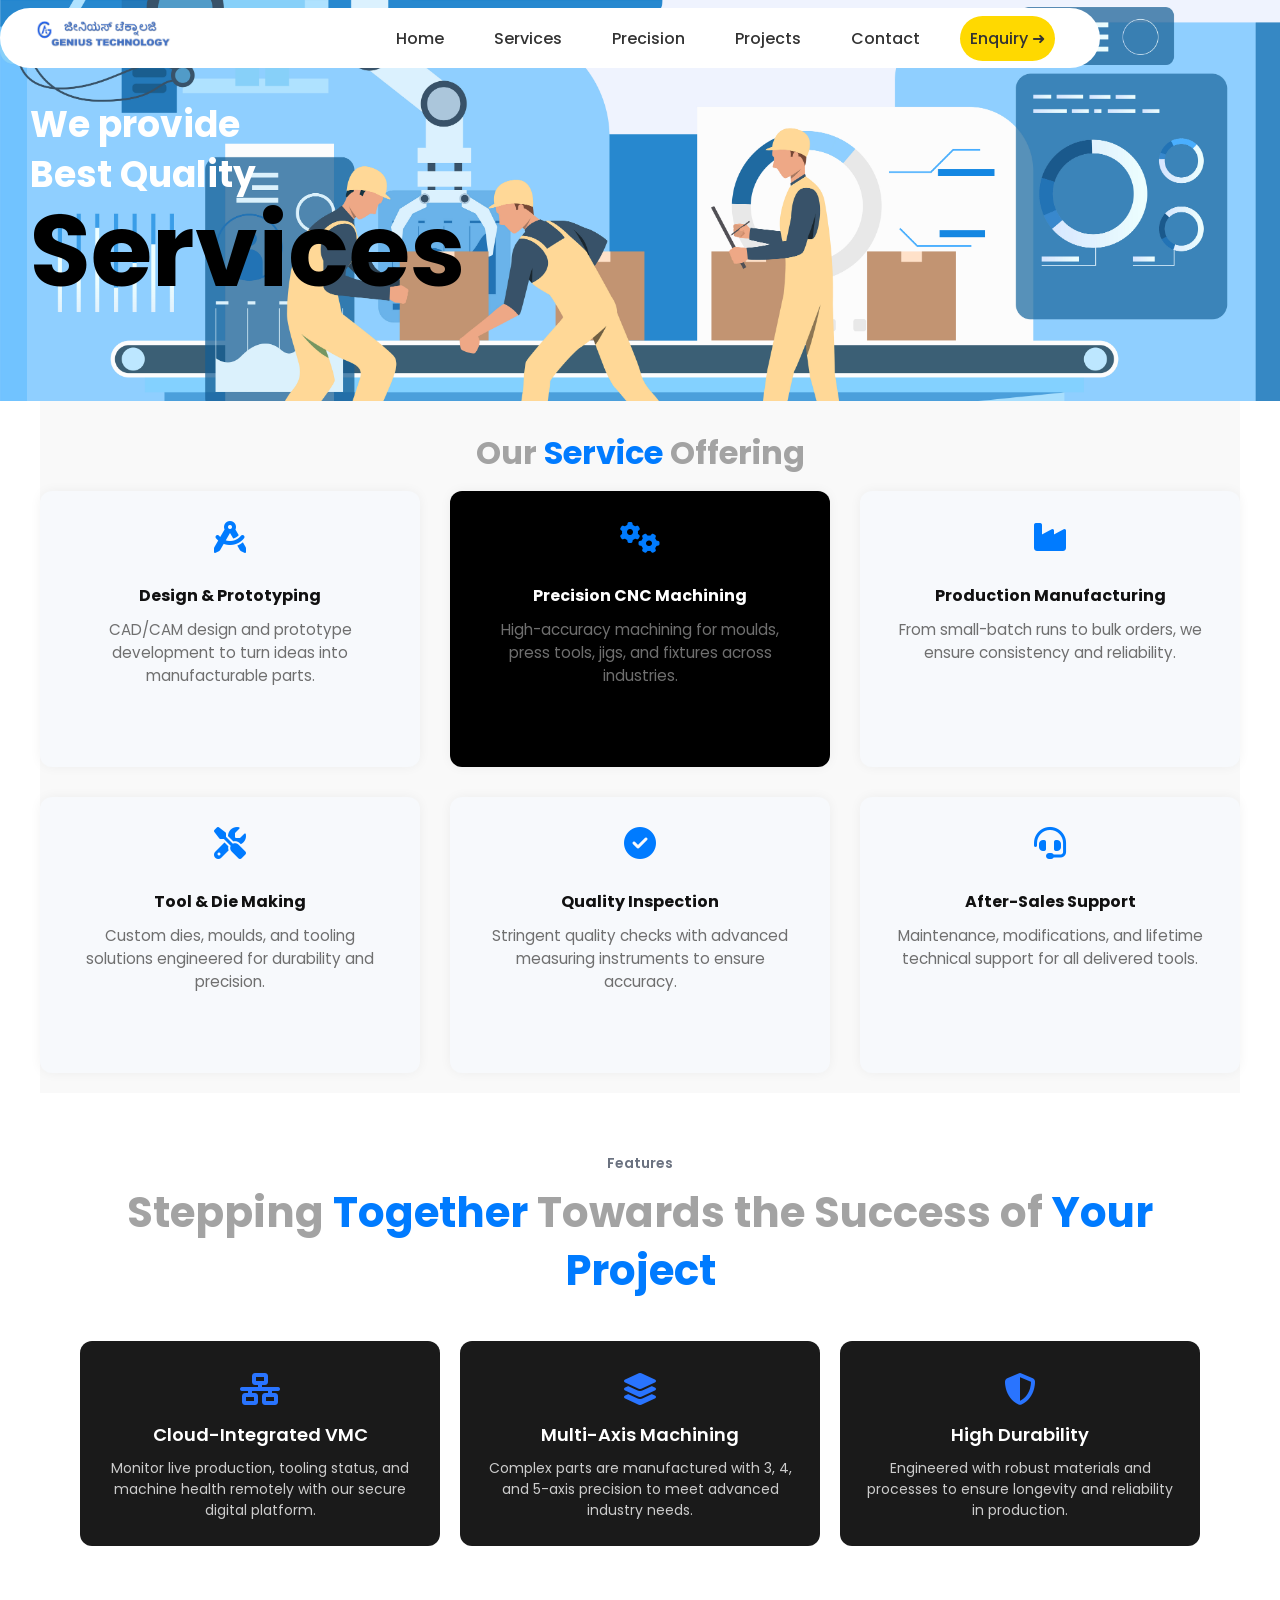
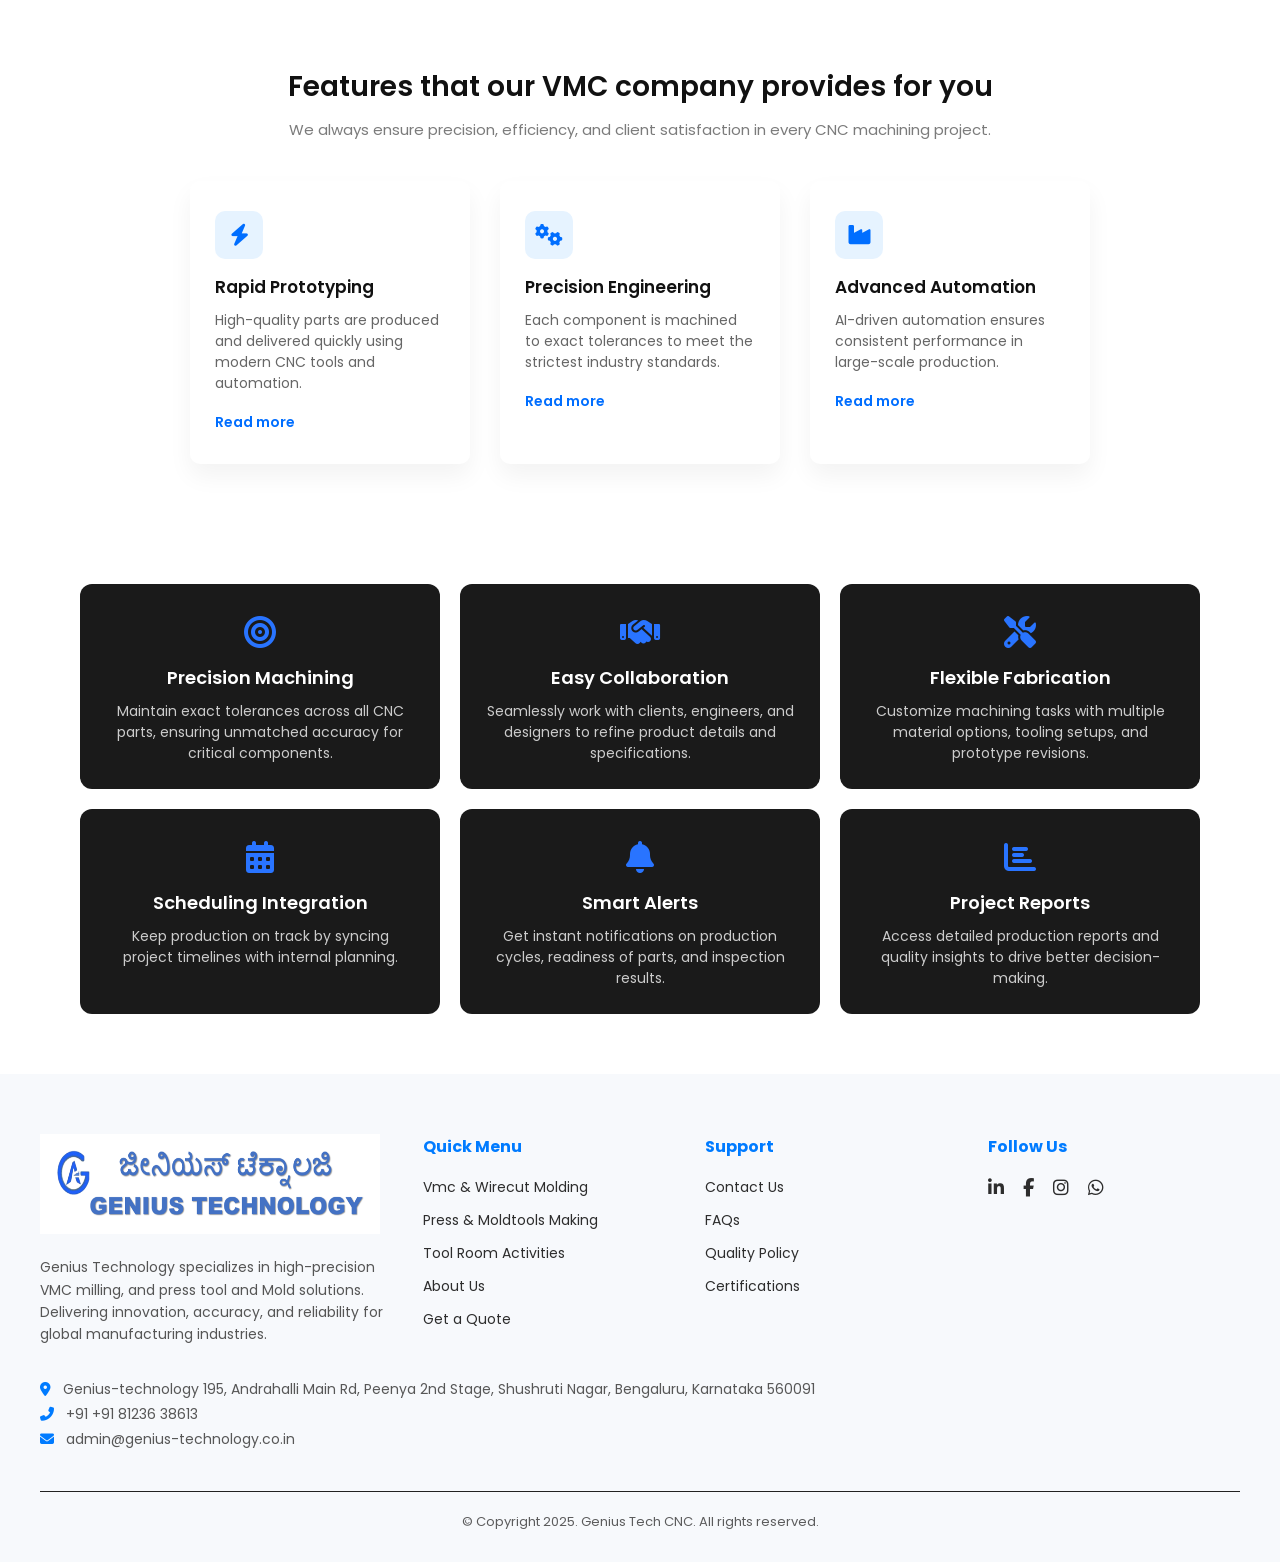
==== services.html @ 4abeefd6 "Initial commit" ====
<!DOCTYPE html>
<html lang="en">
  <head>
    <meta charset="UTF-8" />
    <meta name="viewport" content="width=device-width, initial-scale=1.0" />
    <title>Service</title>
    <link rel="icon" href="img/logo/Screenshot 2025-09-24 103228.png" />
    <link rel="stylesheet" href="style.css" />
    <link
      href="https://fonts.googleapis.com/css2?family=Inter:wght@400;600;700&display=swap"
      rel="stylesheet"
    />
    <link
      href="https://fonts.googleapis.com/css2?family=Barlow:wght@400;500;600&display=swap"
      rel="stylesheet"
    />
    <link
      href="https://fonts.googleapis.com/css2?family=Poppins:wght@300;400;500;600;700&display=swap"
      rel="stylesheet"
    />

    <link
      rel="stylesheet"
      href="https://cdnjs.cloudflare.com/ajax/libs/font-awesome/6.5.0/css/all.min.css"
    />

    <style>
      .service-hero-content h2 span.letter,
      .service-hero-content h1 span.letter {
        opacity: 0;
        transform: translateY(-30px);
        animation: fadeInUp 0.6s ease-out forwards;
        display: inline-block;
      }

      @keyframes fadeInUp {
        from {
          opacity: 0;
          transform: translateY(-30px);
        }
        to {
          opacity: 1;
          transform: translateY(0);
        }
      }

      .service-hero {
        background-image: url(img/2534.jpg);
        background-size: cover;
        background-position: center;
        padding: 100px 30px;
        position: relative;
        overflow: hidden;
        color: #fff;
        text-align: left;
      }

      .service-hero-content {
        max-width: 700px;
        position: relative;
        z-index: 2;
      }

      .service-hero-content h2 {
        font-size: 36px;
        font-weight: 300;
        line-height: 1.4;
      }

      .service-hero-content h2 span {
        font-weight: 700;
        color: #ffffff;
      }

      .bg-text {
        font-size: 100px;
        font-weight: 700;
        margin: 0;
        line-height: 1;
        bottom: 30px;
        left: 30px;
        color: #000000;
      }

      /* Service Section */
      .services {
        padding: 20px 0;
        background: #f9f9f9;
        text-align: center;
        font-family: "Poppins", Arial, sans-serif;
        background-image: url(/img/nav-logo/ChatGPT\ Image\ Jul\ 9\,\ 2025\,\ 10_51_47\ PM.png);
      }

      .section-title {
        font-size: 42px;
        margin-bottom: 40px;
      }

      .section-title span {
        color: #007bff;
      }

      .service-grid {
        display: flex;
        flex-wrap: wrap;
        gap: 30px;
        justify-content: center;
      }

      .service-box {
        background: #f7f9fc;
        padding: 30px;
        border-radius: 12px;
        box-shadow: 0 0 12px rgba(0, 0, 0, 0.05);
        flex: 1 1 280px;
        transition: 0.3s;
        cursor: pointer;
      }

      .service-box i {
        color: #007bff;
        margin-bottom: 15px;
      }

      .service-box h4 {
        margin: 15px 0 10px;
      }
      .service-box p {
        font-size: 0.95rem;
        color: #6f6f6f;
      }

      .service-box.active,
      .service-box:hover {
        background: black;
        color: #ffffff;
      }
      .service-box:hover p {
        color: #bdbdbd;
      }

      .service-box.active i,
      .service-box:hover i {
        color: #007bff;
      }

      /* Expertise Section */
      .expertise {
        padding: 30px 0;
        text-align: center;
        background: #fff;
        background-image: url(/img/hero/img\ bg.png);
        font-family: "Poppins", Arial, sans-serif;
      }

      .expertise-grid {
        display: flex;
        flex-wrap: wrap;
        gap: 30px;
        justify-content: center;
      }

      .expert-box {
        flex: 1 1 280px;
      }

      .expert-box img {
        width: 100%;
        border-radius: 10px;
        height: 200px;
        object-fit: contain;
        margin-bottom: 15px;
      }

      .expert-box h4 {
        font-size: 1rem;
        font-weight: 600;
        margin: 10px 0;
        color: #ff6b1a;
      }

      /* Responsive */
      @media (max-width: 768px) {
        .hero h1 {
          font-size: 48px;
        }

        .section-title {
          font-size: 24px;
        }

        .service-hero-content h1 {
          letter-spacing: -0.06em;
        }

        .service-box,
        .expert-box {
          flex: 1 1 100%;
        }
      }

      /* Hide menu toggle by default */
      .menu-toggle {
        display: none;
      }

      /* Mobile styles */
      @media (max-width: 768px) {
        .menu-toggle {
          display: block;
          background: none;
          border: none;
          font-size: 2rem;
          color: #1a73e8;
          margin-left: 10px;
          cursor: pointer;
          z-index: 101;
        }
        .nav-links {
          display: none;
          position: absolute;
          top: 70px; /* adjust if your navbar is taller/shorter */
          left: 0;
          width: 100%;
          background: #fff;
          flex-direction: column;
          align-items: flex-start;
          box-shadow: 0 2px 8px rgba(0, 0, 0, 0.04);
          z-index: 100;
          padding: 20px 0;
        }
        .nav-links.active {
          display: flex;
        }
        .nav-links a {
          width: 100%;
          padding: 16px 24px;
          border-bottom: 1px solid #eee;
          font-size: 18px;
          color: #1a73e8;
          text-align: left;
        }
        .btn-yellow {
          margin: 10px 24px;
          width: calc(100% - 48px);
          text-align: center;
        }
        .navbar {
          flex-wrap: wrap;
          padding: 16px 10px;
          position: relative;
        }
      }

      /* Desktop: always show nav-links */
      @media (min-width: 769px) {
        .nav-links {
          display: flex !important;
          position: static;
          flex-direction: row;
          align-items: center;
          background: none;
          box-shadow: none;
          padding: 0;
          width: auto;
        }
        .menu-toggle {
          display: none !important;
        }
      }
      /* Fade-up animation for service section */
      @keyframes fadeUp {
        from {
          opacity: 0;
          transform: translateY(32px);
        }
        to {
          opacity: 1;
          transform: translateY(0);
        }
      }

      .services {
        opacity: 0;
        transform: translateY(32px);
        animation: fadeUp 0.8s cubic-bezier(0.2, 0.9, 0.2, 1) forwards;
        animation-delay: 0.2s;
      }

      /* Fade-up animation for feature section */
      @keyframes fadeUp {
        from {
          opacity: 0;
          transform: translateY(32px);
        }
        to {
          opacity: 1;
          transform: translateY(0);
        }
      }

      .features-section {
        opacity: 0;
        transform: translateY(32px);
        animation: none;
      }
    </style>
  </head>
  <body>
 <header class="navbar">
      <div class="logo">
        <img src="img/logo/Screenshot 2025-09-24 103609.png" alt="" />
      </div>
      <button class="menu-toggle" aria-label="Toggle menu">
        <i class="fas fa-bars"></i>
      </button>
      <nav class="nav-links">
        <a href="index.html">Home</a>
        <a href="services.html">Services</a>
        <a href="precision.html">Precision</a>
        <a href="Project.html">Projects</a>
        <a href="contact.html">Contact</a>
        <a href="https://wa.me/8123638613?text=Hi%20Genius%20Tech!%20I%20am%20interested%20in%20your%20VMC%20solutions. Can%20you%20provide%20more%20details?" class="btn-yellow">Enquiry ➜</a>
      </nav>
    </header>

    <!-- Hero Section -->

    <section class="service-hero" id="services">
      <div class="service-hero-content">
        <h2>We provide <br /><span>Best Quality</span></h2>
        <h1 class="bg-text">Services</h1>
      </div>
    </section>

    <!-- Service Offerings -->
    <section class="services">
      <div class="service-container">
        <h2 class="section-title">Our <span>Service</span> Offering</h2>
        <div class="service-grid">
          <div class="service-box">
            <i class="fas fa-drafting-compass fa-2x"></i>
            <h4>Design & Prototyping</h4>
            <p>
              CAD/CAM design and prototype development to turn ideas into
              manufacturable parts.
            </p>
          </div>

          <div class="service-box active">
            <i class="fas fa-cogs fa-2x"></i>
            <h4>Precision CNC Machining</h4>
            <p>
              High-accuracy machining for moulds, press tools, jigs, and
              fixtures across industries.
            </p>
          </div>

          <div class="service-box">
            <i class="fas fa-industry fa-2x"></i>
            <h4>Production Manufacturing</h4>
            <p>
              From small-batch runs to bulk orders, we ensure consistency and
              reliability.
            </p>
          </div>

          <div class="service-box">
            <i class="fas fa-tools fa-2x"></i>
            <h4>Tool & Die Making</h4>
            <p>
              Custom dies, moulds, and tooling solutions engineered for
              durability and precision.
            </p>
          </div>

          <div class="service-box">
            <i class="fas fa-check-circle fa-2x"></i>
            <h4>Quality Inspection</h4>
            <p>
              Stringent quality checks with advanced measuring instruments to
              ensure accuracy.
            </p>
          </div>

          <div class="service-box">
            <i class="fas fa-headset fa-2x"></i>
            <h4>After-Sales Support</h4>
            <p>
              Maintenance, modifications, and lifetime technical support for all
              delivered tools.
            </p>
          </div>
        </div>
      </div>
    </section>

    <section class="features-section" id="feature">
      <p class="section-label">Features</p>
      <h2 class="section-title">
        Stepping <span>Together</span> Towards the Success of
        <span>Your Project</span>
      </h2>

      <div class="features-grid">
        <div class="feature-box">
          <div class="feature-icon">
            <i class="fas fa-network-wired"></i>
          </div>
          <h3>Cloud-Integrated VMC</h3>
          <p>
            Monitor live production, tooling status, and machine health remotely
            with our secure digital platform.
          </p>
        </div>

        <div class="feature-box">
          <div class="feature-icon">
            <i class="fas fa-layer-group"></i>
          </div>
          <h3>Multi-Axis Machining</h3>
          <p>
            Complex parts are manufactured with 3, 4, and 5-axis precision to
            meet advanced industry needs.
          </p>
        </div>

        <div class="feature-box">
          <div class="feature-icon">
            <i class="fas fa-shield-alt"></i>
          </div>
          <h3>High Durability</h3>
          <p>
            Engineered with robust materials and processes to ensure longevity
            and reliability in production.
          </p>
        </div>
      </div>
    </section>

    <section class="features-section">
      <div class="features-header">
        <div class="feature-heading">
          <div><h2>Features that our VMC company provides for you</h2></div>
          <div>
            <p>
              We always ensure precision, efficiency, and client satisfaction in
              every CNC machining project.
            </p>
          </div>
        </div>
      </div>
      <div class="features-container">
        <div class="feature-card">
          <div class="icon"><i class="fas fa-bolt"></i></div>
          <h3>Rapid Prototyping</h3>
          <p>
            High-quality parts are produced and delivered quickly using modern
            CNC tools and automation.
          </p>
          <a href="precision.html">Read more</a>
        </div>
        <div class="feature-card">
          <div class="icon"><i class="fas fa-cogs"></i></div>
          <h3>Precision Engineering</h3>
          <p>
            Each component is machined to exact tolerances to meet the strictest
            industry standards.
          </p>
          <a href="precision.html">Read more</a>
        </div>
        <div class="feature-card">
          <div class="icon"><i class="fas fa-industry"></i></div>
          <h3>Advanced Automation</h3>
          <p>
            AI-driven automation ensures consistent performance in large-scale
            production.
          </p>
          <a href="Project.html">Read more</a>
        </div>
      </div>
    </section>

    <section class="features-section">
      <div class="features-grid">
        <div class="feature-box">
          <div class="feature-icon"><i class="fas fa-bullseye"></i></div>
          <h3>Precision Machining</h3>
          <p>
            Maintain exact tolerances across all CNC parts, ensuring unmatched
            accuracy for critical components.
          </p>
        </div>

        <div class="feature-box">
          <div class="feature-icon"><i class="fas fa-handshake"></i></div>
          <h3>Easy Collaboration</h3>
          <p>
            Seamlessly work with clients, engineers, and designers to refine
            product details and specifications.
          </p>
        </div>

        <div class="feature-box">
          <div class="feature-icon">
            <i class="fas fa-screwdriver-wrench"></i>
          </div>
          <h3>Flexible Fabrication</h3>
          <p>
            Customize machining tasks with multiple material options, tooling
            setups, and prototype revisions.
          </p>
        </div>

        <div class="feature-box">
          <div class="feature-icon"><i class="fas fa-calendar-alt"></i></div>
          <h3>Scheduling Integration</h3>
          <p>
            Keep production on track by syncing project timelines with internal
            planning.
          </p>
        </div>

        <div class="feature-box">
          <div class="feature-icon"><i class="fas fa-bell"></i></div>
          <h3>Smart Alerts</h3>
          <p>
            Get instant notifications on production cycles, readiness of parts,
            and inspection results.
          </p>
        </div>

        <div class="feature-box">
          <div class="feature-icon"><i class="fas fa-chart-bar"></i></div>
          <h3>Project Reports</h3>
          <p>
            Access detailed production reports and quality insights to drive
            better decision-making.
          </p>
        </div>
      </div>
    </section>

    <footer class="footer">
      <div class="footer-container">
        <!-- Left Column -->
        <div class="footer-brand">
          <img
            src="img/logo/Screenshot 2025-09-24 103609.png"
            alt="Genius Tech Logo"
            class="logo"
          />
          <p>
            Genius Technology specializes in high-precision VMC milling, and
            press tool and Mold solutions. Delivering innovation, accuracy, and
            reliability for global manufacturing industries.
          </p>
        </div>

        <!-- Quick Menu -->
        <div class="footer-links">
          <h4>Quick Menu</h4>
          <ul>
            <li><a href="services.html">Vmc & Wirecut Molding</a></li>
            <li><a href="precision.html">Press & Moldtools Making </a></li>
            <li><a href="precision.html">Tool Room Activities</a></li>
            <li><a href="index.html">About Us</a></li>
            <li><a href="contact.html">Get a Quote</a></li>
          </ul>
        </div>

        <!-- Support -->
        <div class="footer-links">
          <h4>Support</h4>
          <ul>
            <li><a href="contact.html">Contact Us</a></li>
            <li><a href="contact.html">FAQs</a></li>
            <li><a href="contact.html">Quality Policy</a></li>
            <li><a href="contact.html">Certifications</a></li>
          </ul>
        </div>

        <!-- Social -->
        <div class="footer-social">
          <h4>Follow Us</h4>
          <div class="social-icons">
            <a
              href="https://in.linkedin.com/in/abdul-lashkari-8798a7129?utm_source=share&utm_medium=member_mweb&utm_campaign=share_via&utm_content=profile"
              title="LinkedIn target="
              _blank
              rel="noopener"
              ><i class="fab fa-linkedin-in"></i
            ></a>
            <a
              href="https://www.facebook.com/share/1JmvB4UV7W/"
              title="Facebook  target="
              _blank
              rel="noopener    "
              ><i class="fab fa-facebook-f"></i
            ></a>
            <a
              href="https://www.instagram.com/genius.technology_?igsh=MTd4c3Y5YzJkZmF1Mg=="
              title="Instagram target="
              _blank
              rel="noopener"
              ><i class="fab fa-instagram"></i
            ></a>
            <a
              href="https://wa.me/8123638613?text=Hi%20Genius%20Tech!%20I%20am%20interested%20in%20your%20VMC%20solutions. Can%20you%20provide%20more%20details? target="
              _blank
              rel="noopener"
              title="WhatsApp"
              ><i class="fab fa-whatsapp"></i
            ></a>
          </div>
        </div>
        <div class="footer-contact">
         <p>
            <a
              href="https://www.google.com/maps/place/genius+technologies/@13.0064202,77.4947271,808m/data=!3m2!1e3!4b1!4m6!3m5!1s0x3bae3d001422d6f5:0x357eb3ad3a09bf37!8m2!3d13.006415!4d77.497302!16s%2Fg%2F11y013t21p?authuser=0&entry=ttu&g_ep=EgoyMDI1MDkyNC4wIKXMDSoASAFQAw%3D%3D"
              target="_blank"
              rel="noopener"
            >
              <i class="fas fa-map-marker-alt"></i>
               Genius-technology 195, Andrahalli Main Rd, Peenya 2nd Stage, Shushruti Nagar, Bengaluru, Karnataka 560091
            </a>
          </p>
          <p>
            <a href="tel:+81236 38613">
              <i class="fas fa-phone-alt"></i> +91 +91 81236 38613
            </a>
          </p>
          <p>
            <a
              href="https://mail.google.com/mail/?view=cm&fs=1&to=admin@genius-technology.co.in&su=Product%20Enquiry%20from%20Website&body=Hello%20Genius%20Tech%2C%0A%0AI%20am%20interested%20in%20your%20products.%20Please%20share%20more%20details%20with%20me.%0A%0ARegards%2C%0A[Your%20Name] "
              rel="noopener"
              target="_blank"
            >
              <i class="fas fa-envelope"></i> admin@genius-technology.co.in
            </a>
          </p>
        </div>
      </div>

      <div class="footer-bottom">
        <p>© Copyright 2025. Genius Tech CNC. All rights reserved.</p>
      </div>
    </footer>
  </body>

  <script>
    document.addEventListener("DOMContentLoaded", function () {
      // Service Hero h2 animation
      const serviceHeroH2 = document.querySelector(".service-hero-content h2");
      if (serviceHeroH2) {
        // Split text into spans if not already done
        if (!serviceHeroH2.querySelector("span.letter")) {
          const html = serviceHeroH2.innerHTML;
          // Split by <br> and animate each line
          serviceHeroH2.innerHTML = "";
          html.split("<br>").forEach((line, lineIdx) => {
            if (lineIdx > 0)
              serviceHeroH2.appendChild(document.createElement("br"));
            line
              .replace(/<[^>]+>/g, "")
              .split("")
              .forEach((char, i) => {
                const span = document.createElement("span");
                span.className = "letter";
                span.textContent = char === " " ? "\u00A0" : char;
                serviceHeroH2.appendChild(span);
              });
          });
        }
        serviceHeroH2.querySelectorAll("span.letter").forEach((span) => {
          span.style.opacity = 0;
          span.style.transform = "translateY(-30px)";
          span.style.animation = "none";
        });
        const observerH2 = new IntersectionObserver(
          ([entry]) => {
            if (entry.isIntersecting) {
              serviceHeroH2
                .querySelectorAll("span.letter")
                .forEach((span, i) => {
                  span.style.animation = "fadeInUp 0.6s ease-out forwards";
                  span.style.animationDelay = i * 0.06 + "s";
                });
            }
          },
          { threshold: 0.5 }
        );
        observerH2.observe(serviceHeroH2);
      }

      // Service Hero h1 animation
      const serviceHeroH1 = document.querySelector(".service-hero-content h1");
      if (serviceHeroH1) {
        if (!serviceHeroH1.querySelector("span.letter")) {
          const text = serviceHeroH1.textContent;
          serviceHeroH1.innerHTML = "";
          text.split("").forEach((char) => {
            const span = document.createElement("span");
            span.className = "letter";
            span.textContent = char === " " ? "\u00A0" : char;
            serviceHeroH1.appendChild(span);
          });
        }
        serviceHeroH1.querySelectorAll("span.letter").forEach((span) => {
          span.style.opacity = 0;
          span.style.transform = "translateY(-30px)";
          span.style.animation = "none";
        });
        const observerH1 = new IntersectionObserver(
          ([entry]) => {
            if (entry.isIntersecting) {
              serviceHeroH1
                .querySelectorAll("span.letter")
                .forEach((span, i) => {
                  span.style.animation = "fadeInUp 0.6s ease-out forwards";
                  span.style.animationDelay = i * 0.06 + "s";
                });
            }
          },
          { threshold: 0.5 }
        );
        observerH1.observe(serviceHeroH1);
      }
    });

    // /
    document.addEventListener("DOMContentLoaded", function () {
      const menuToggle = document.querySelector(".menu-toggle");
      const navLinks = document.querySelector(".nav-links");
      menuToggle.addEventListener("click", function () {
        navLinks.classList.toggle("active");
      });
    });

    document.addEventListener("DOMContentLoaded", function () {
      const servicesSection = document.querySelector(".services");
      if (!servicesSection) return;
      servicesSection.style.opacity = 0;
      servicesSection.style.transform = "translateY(32px)";
      const observer = new IntersectionObserver(
        function (entries) {
          if (entries[0].isIntersecting) {
            servicesSection.style.animation =
              "fadeUp 0.8s cubic-bezier(.2,.9,.2,1) forwards";
            servicesSection.style.animationDelay = "0.2s";
            observer.disconnect();
          }
        },
        { threshold: 0.3 }
      );
      observer.observe(servicesSection);
    });

    // Fade-up animation for feature section
    document.addEventListener("DOMContentLoaded", function () {
      document
        .querySelectorAll(".features-section")
        .forEach(function (featureSection) {
          featureSection.style.opacity = 0;
          featureSection.style.transform = "translateY(32px)";
          const observer = new IntersectionObserver(
            function (entries) {
              if (entries[0].isIntersecting) {
                featureSection.style.animation =
                  "fadeUp 0.8s cubic-bezier(.2,.9,.2,1) forwards";
                featureSection.style.animationDelay = "0.2s";
                observer.disconnect();
              }
            },
            { threshold: 0.3 }
          );
          observer.observe(featureSection);
        });
    });
  </script>
</html>
---- style.css ----
* {
  margin: 0;
  padding: 0;
  box-sizing: border-box;
}

:root {
  --primary: #1c1c1c; /* Brand Black */
  --secondary: #3e4c59; /* Steel Gray */
  --accent-blue: #005b96; /* CNC Blue */
  --accent-orange: #f5a623; /* Industrial Orange */
  --light-bg: #f4f7fa; /* Light Background */
  --mid-bg: #e1e5eb; /* Card Background */
  --text-dark: #1c1c1c; /* Headings */
  --text-body: #3e4c59; /* Paragraphs */
}

body {
  font-family: "Poppins", sans-serif;
  background-image: url(img/cnc_icon_background.png);
  margin: 0;
  padding: 0;
  background: #fff;
  color: #333;
}
html {
  scroll-behavior: smooth;
}

/* Hide menu toggle by default */
.menu-toggle {
  display: none;
}

/* Mobile styles */
@media (max-width: 768px) {
  .menu-toggle {
    display: block;
    background: none;
    border: none;
    font-size: 2rem;
    color: #1a73e8;
    margin-left: 10px;
    cursor: pointer;
    z-index: 101;
  }
  .nav-links {
    display: none;
    position: absolute;
    top: 70px; /* adjust if your navbar is taller/shorter */
    left: 0;
    width: 100%;
    background: #fff;
    flex-direction: column;
    align-items: flex-start;
    box-shadow: 0 2px 8px rgba(0, 0, 0, 0.04);
    z-index: 100;
    padding: 20px 0;
  }
  .nav-links.active {
    display: flex;
  }
  .nav-links a {
    width: 100%;
    padding: 16px 24px;
    border-bottom: 1px solid #eee;
    font-size: 18px;
    color: #1a73e8;
    text-align: left;
  }
  .btn-yellow {
    margin: 10px 24px;
    width: calc(100% - 48px);
    text-align: center;
  }
  .navbar {
    flex-wrap: wrap;
    padding: 16px 10px;
    position: relative;
  }
}

/* Desktop: always show nav-links */
@media (min-width: 769px) {
  .nav-links {
    display: flex !important;
    position: static;
    flex-direction: row;
    align-items: center;
    background: none;
    box-shadow: none;
    padding: 0;
    width: auto;
  }
  .menu-toggle {
    display: none !important;
  }
}

.navbar {
  display: flex;
  justify-content: space-between;
  align-items: center;
  justify-items: center;
  padding: 20px 30px;
  background: rgba(255, 255, 255);
  position: fixed;
  width: 100%;
  max-width: 1100px;
  top: 0;
  z-index: 10;
  border-radius: 30px;

  height: 60px;
  margin-top: 0.5rem;
  font-family: "Poppins", sans-serif;
}

.navbar .logo {
  font-weight: 700;
  font-size: 1.2rem;
}
.logo img {
  height: 38px;
}
.navbar nav a {
  margin: 0 15px;
  text-decoration: none;
  color: #333;
  font-weight: 500;
  transition: 0.6s;
  padding: 10px;
  border-radius: 30px;
}
nav a:hover {
  color: #ffffff;
  background: #000;
  padding: 10px;
  border-radius: 30px;
  transition: 0.6s;
}
nav a.active {
  color: #fff;
  background: #000;
  padding: 10px;
  border-radius: 30px;
}

.btn-yellow {
  background: #ffd900;
  color: #222;
  padding: 10px 20px;
  border-radius: 25px;
  text-decoration: none;
  font-weight: bold;
  transition: 0.3s;
}

.btn-yellow:hover {
  background: #f0c500;
}

/* ...existing code... */

/* FADE-IN NAV PANEL */

/* ...existing code... */

/* Initial state */
.navbar {
  opacity: 0;
  transform: translateY(-30px);
  animation: fadeDown 0.8s ease-out forwards;
}

/* Keyframes */
@keyframes fadeDown {
  to {
    opacity: 1;
    transform: translateY(0);
  }
}

/* Hero Section */
.hero {
  padding: 140px 60px 60px;
  text-align: left;
  background-image: url();
  background-size: cover;
  background-position: center;
  margin-bottom: 1.5rem;
  position: relative;
}
.bgimg {
  position: absolute;
  object-fit: cover;
  width: 100%;
  height: 100%;
  z-index: -1;
  top: 0;
  left: 0;
  filter: brightness(0.8);
}
.hero-section {
  max-width: 1200px;
  margin: auto;
}
.sectionbg {
  background: linear-gradient(to right, #f8f9fc, #b4daff);
  border-radius: 20px;
  padding: 40px;
}
.hero-content {
  display: flex;
  align-items: center;
  justify-content: space-between;
  flex-wrap: wrap;
  font-family: "poppins" sans-serif;
}

.hero-left {
  flex: 1;
}

.hero-left h1 {
  font-size: 4rem;
  font-weight: 600;
  color: #ffffff;
}

.hero-left h1 span {
  color: #ffd900;
}

.hero-left .tagline {
  margin-top: 15px;
  font-size: 1.1rem;
  color: #ffffff;
}

.hero-image {
  position: relative;
  flex: 1;
  display: flex;
  justify-content: center;
}

.hero-image img {
  max-width: 500px;
  border-radius: 12px;
  box-shadow: 0px 4px 20px rgba(0, 0, 0, 0.1);
  filter: opacity(0.8);
}

.badge {
  position: absolute;
  background: rgba(255, 255, 255, 0.95);
  padding: 12px 18px;
  border-radius: 10px;
  font-size: 0.85rem;
  color: #222;
  box-shadow: 0px 4px 10px rgba(0, 0, 0, 0.1);
}

.badge.nx {
  top: 20px;
  left: -80px;
  max-width: 160px;
}

.badge.nx a {
  display: inline-block;
  margin-top: 5px;
  font-size: 0.8rem;
  color: #007bff;
}

.badge.sun {
  top: 40%;
  right: -60px;
}

/* Features */
.herofeatures {
  display: flex;
  gap: 20px;
  margin-top: 60px;
  justify-content: center;
  flex-wrap: wrap;
}

.herofeature-card {
  background: #fff;
  padding: 20px;
  border-radius: 12px;
  flex: 1;
  min-width: 200px;
  max-width: 300px;
  text-align: center;
  box-shadow: 0px 4px 12px rgba(0, 0, 0, 0.1);
}

.herofeature-card.review {
  background: #f0f2f5;
}

.herofeature-card.battery img {
  margin-top: 10px;
  max-height: 80px;
}

.herofeature-card.weather {
  background: #f9f9f9;
}

/* abt */
@media (max-width: 700px) {
  .hero {
    padding: 90px 10px 30px 10px;
    text-align: center;
    border-radius: 16px;
    margin-bottom: 1rem;
  }
  .hero-content {
    flex-direction: column;
    align-items: center;
    gap: 24px;
  }
  .hero-left {
    width: 100%;
    text-align: center;
    margin-bottom: 18px;
  }
  .hero-left h1 {
    font-size: 2rem;
    line-height: 1.1;
  }
  .hero-left .tagline {
    font-size: 1rem;
    color: #fff;
    margin-top: 10px;
  }
  .hero-image {
    width: 100%;
    max-width: 320px;
    margin: 0 auto 18px auto;
    display: flex;
    justify-content: center;
    position: relative;
  }
  .hero-image img {
    width: 100%;
    max-width: 320px;
    border-radius: 10px;
  }
  .badge.nx {
    position: absolute;
    top: 12px;
    left: 12px;
    max-width: 140px;
    font-size: 0.8rem;
    padding: 8px 10px;
  }
  .badge.sun {
    position: absolute;
    top: auto;
    bottom: 12px;
    right: 12px;
    font-size: 0.8rem;
    padding: 8px 10px;
  }
  .herofeatures {
    flex-direction: column;
    gap: 14px;
    margin-top: 24px;
  }
  .herofeature-card {
    min-width: unset;
    max-width: 100%;
    padding: 14px 10px;
    font-size: 0.98rem;
  }
  .herofeature-card img {
    width: 50px;
    max-height: 50px;
    margin-top: 8px;
    border-radius: 8px;
  }
}
/* ...existing code... */
@media (max-width: 700px) {
  /* make hero feature cards larger and more prominent on mobile */
  .herofeatures {
    display: flex;
    flex-direction: column;
    gap: 18px;
    padding: 12px;
    margin-top: 20px;
  }

  .herofeature-card {
    width: 100%;
    padding: 18px 16px;
    border-radius: 14px;
    background: #ffffff;
    box-shadow: 0 8px 24px rgba(10, 20, 40, 0.06);
    display: flex;
    align-items: center;
    justify-content: space-between;
    gap: 12px;
    min-height: 96px;
    font-size: 1.05rem;
  }

  .herofeature-card p {
    margin: 0;
    font-weight: 600;
    color: #111827;
  }

  .herofeature-card small {
    display: block;
    font-size: 0.92rem;
    color: #6b7280;
    margin-top: 4px;
    font-weight: 500;
  }

  .herofeature-card img {
    width: 68px;
    height: 68px;
    object-fit: cover;
    border-radius: 10px;
    flex-shrink: 0;
  }

  .herofeature-card .stars,
  .herofeature-card a {
    font-size: 1rem;
  }
}
/* ...existing code... */

/* ...existing code... */

/* Hero slide animation (add near end of file) */
.hero-content {
  /* ensure transforms/opacity animate smoothly */
  transition: opacity 0.6s ease, transform 0.6s ease;
  will-change: opacity, transform;
}

/* outgoing */
.hero-content.anim-out {
  opacity: 0;
  transform: translateY(-12px) scale(0.995);
}

/* incoming */
.hero-content.anim-in {
  opacity: 1;
  transform: translateY(0) scale(1);
}

/* ensure badges/image also transition nicely */
.hero-image img,
.badge {
  transition: transform 0.6s ease, opacity 0.6s ease;
}

/* ...existing code... */

a {
  text-decoration: none;
  color: inherit;
}

.intr {
  opacity: 0;
  transform: translateY(40px);
  animation: fadeInintro 1.5s cubic-bezier(0.4, 2, 0.3, 1) forwards;
  animation-delay: 3.2s;
}

@keyframes fadeInintro {
  from {
    opacity: 0;
    transform: translateY(40px);
  }
  to {
    opacity: 1;
    transform: translateY(0);
  }
}

.about-animated-text span {
  opacity: 0;
  transform: translateY(-30px);
  animation: fadeInUp 0.6s ease-out forwards;
  display: inline-block;
}

/* Staggered delays for each letter */
.about-animated-text span:nth-child(1) {
  animation-delay: 0s;
}
.about-animated-text span:nth-child(2) {
  animation-delay: 0.08s;
}
.about-animated-text span:nth-child(3) {
  animation-delay: 0.16s;
}
.about-animated-text span:nth-child(4) {
  animation-delay: 0.24s;
}
.about-animated-text span:nth-child(5) {
  animation-delay: 0.32s;
}
.about-animated-text span:nth-child(6) {
  animation-delay: 0.4s;
}
.about-animated-text span:nth-child(7) {
  animation-delay: 0.48s;
}
.about-animated-text span:nth-child(8) {
  animation-delay: 0.56s;
}
.about-animated-text span:nth-child(9) {
  animation-delay: 0.64s;
}

@keyframes fadeInUp {
  to {
    opacity: 1;
    transform: translateY(0);
  }
}

@keyframes fadeInUp {
  from {
    opacity: 0;
    transform: translateY(-30px);
  }
  to {
    opacity: 1;
    transform: translateY(0);
  }
}

.about-animated-text span,
.tiltle span {
  opacity: 0;
  transform: translateY(-30px);
  animation: fadeInUp 0.6s ease-out forwards;
  display: inline-block;
}
.top-bar {
  background: #fff;
  font-size: 12px;
  text-transform: uppercase;
  padding: 10px 20px;
  display: flex;
  justify-content: space-between;
  border-bottom: 1px solid #ddd;
  font-weight: 600;
}

.menu {
  cursor: pointer;
}

.about-section {
  background-image: url();
  padding: 30px 30px;
  max-width: 1400px;
  margin: auto;
  font-family: "Poppins", sans-serif;
  border-radius: 15px;
  box-shadow: 0 4px 32px rgba(0, 0, 0, 0.08);
}

.about-section h1 {
  margin: 0;
  margin-bottom: 1rem;
  font-size: 3rem;
  font-weight: 600;
  color: #007bff;
  font-family: "Poppins", sans-serif;
}

.intro {
  display: flex;
  justify-content: space-between;
  align-items: flex-start;
  flex-wrap: wrap;
  gap: 20px;
  margin-bottom: 30px;
}

.intro p {
  flex: 1;
  max-width: 800px;
  font-size: 1.3rem;
  color: #444;
  font-family: "Poppins", sans-serif;
}

.cta-button {
  background: #111;
  color: #fff;
  border: none;
  padding: 12px 24px;
  border-radius: 6px;
  font-weight: 600;
  cursor: pointer;
}

.about-images {
  display: flex;
  gap: 20px;
  margin: 30px 0;
}

.about-images img {
  flex: 1;
  border-radius: 12px;
  object-fit: cover;
  max-height: 300px;
  width: 100%;
}

.philosophy {
  font-size: 1.2rem;
  font-weight: 400;
  color: #333;
  margin-top: 30px;
  font-family: "Poppins", sans-serif;
}

.highlight {
  color: #007bff;
  font-weight: 600;
  font-family: "Poppins", sans-serif;
}

@media (max-width: 700px) {
  .about-section {
    padding: 24px 6px;
    border-radius: 10px;
  }
  .about-section h1 {
    font-size: 2rem;
    text-align: center;
    margin-bottom: 16px;
  }
  .intro {
    flex-direction: column;
    align-items: stretch;
    gap: 14px;
    margin-bottom: 18px;
    text-align: start;
  }
  .intro p {
    font-size: 1.05rem;
    max-width: 100%;
    margin-bottom: 10px;
  }
  .cta-button {
    width: 100%;
    font-size: 1rem;
    padding: 10px 0;
    border-radius: 8px;
    margin: 0 auto 10px auto;
  }
  .about-images {
    flex-direction: column;
    gap: 10px;
    margin: 18px 0;
  }
  .about-images img {
    max-height: 180px;
    width: 100%;
    border-radius: 10px;
  }
  .philosophy {
    font-size: 1rem;
    margin-top: 18px;
    text-align: center;
    padding: 0 4px;
  }
}

.abtwhy-container {
  display: flex;
  flex-wrap: wrap;
  gap: 2rem;
  justify-content: space-between;
  max-width: 1200px;
  font-family: "poppins", sans-serif;
}

.abtleft-content {
  flex: 1 1 40%;
  margin-left: 2rem;
  margin-right: 3rem;
}

.subtitle {
  color: #007bff;
  font-weight: 600;
  margin-bottom: 0.5rem;
  font-family: "Poppins", sans-serif;
}

.main-title {
  margin-top: 4rem;

  font-size: 2.5rem;
  font-weight: 700;
  color: #111;
  margin-bottom: 1rem;
}

.description {
  color: #666;
  font-size: 1rem;
  line-height: 1.6;
  margin-bottom: 1.5rem;
}

.btn {
  background-color: #007bff;
  color: #fff;
  padding: 0.75rem 1.5rem;
  text-decoration: none;
  border-radius: 5px;
  font-weight: 600;
}

.abtright-content {
  flex: 1 1 50%;
  display: grid;
  grid-template-columns: repeat(auto-fit, minmax(250px, 1fr));
  gap: 2rem;
  margin-top: 8rem;
  font-family: "Poppins", sans-serif;
}

.abtfeature-box {
  position: relative;
  background: #fff;
  padding: 1.5rem;
  border: 1px solid #eee;
  box-shadow: 0 4px 10px rgba(0, 0, 0, 0.03);
}

.abtfeature-box::before {
  content: "";
  position: absolute;
  width: 25px;
  height: 25px;
  border-top: 5px solid #007bff;
  border-left: 5px solid #007bff;

  top: -10px;
  left: -10px;
  border-radius: 2px;
}

.abtfeature-box .number {
  color: #007bff;
  font-weight: 700;
  font-size: 1.2rem;
}

.feature-box h3 {
  font-size: 1.1rem;
  color: #111;
  margin: 0.5rem 0;
}

.feature-box p {
  font-size: 0.95rem;
  color: #555;
}

/* Responsive */
@media (max-width: 768px) {
  .why-choose-us .container {
    flex-direction: column;
  }

  .right-content {
    grid-template-columns: 1fr;
  }
}

.abtinfo-cards {
  opacity: 1;
  transform: translatey(40px);
  transition: opacity 0.9s cubic-bezier(0.4, 0, 0.2, 1),
    transform 0.9s cubic-bezier(0.4, 0, 0.2, 1);
}

.abtinfo-cards.fade-in-right {
  opacity: 1;
  transform: translateY(0);
}

.abtinfo-cards {
  display: grid;
  grid-template-columns: repeat(auto-fit, minmax(280px, 1fr));
  gap: 1.5rem;
  padding: 3rem 2rem;
  font-family: "Poppins", sans-serif;
}

.abtcard {
  background-color: #ffffff;
  color: #181818;
  padding: 2rem;
  border-radius: 6px;
  transition: transform 1.3s ease;
}

.abtcard:hover {
  transform: translateY(-5px);
}

.abtcard.orange-bg {
  background-color: #007bff;
  color: #fff;
  font-family: "Poppins", sans-serif;
}

.abtcard.grey {
  background: #f7f9fc;
  color: #181818;
  font-family: "Poppins", sans-serif;
}

.hero2 {
  text-align: center;
  padding: 80px 20px;
  max-width: 900px;
  margin: auto;
}

.hero2 h1 {
  color: #007bff;
  font-size: 2.8rem;
  font-weight: 700;
  margin-bottom: 15px;
}

/* Fade-up animation for hero2 section */
@keyframes fadeUp {
  from {
    opacity: 0;
    transform: translateY(32px);
  }
  to {
    opacity: 1;
    transform: translateY(0);
  }
}

.hero2 {
  opacity: 0;
  transform: translateY(32px);
  animation: none;
}

.hero2 p {
  color: #555;
  font-size: 1rem;
  margin-bottom: 40px;
}

/* Add this CSS to your style.css */
.video-section {
  padding: 40px 0;
  background: #f8f9fc;
}

.video-container {
  position: relative;
  width: 100%;
  max-width: 1200px;
  margin: 0 auto;
  border-radius: 16px;
  overflow: hidden;
}

.video-container video {
  width: 100%;
  height: auto;
  display: block;
  object-fit: cover;
}

.video-overlay {
  position: absolute;
  top: 0;
  left: 0;
  width: 100%;
  height: 100%;
  background: rgba(0, 0, 0, 0.4);
  display: flex;
  flex-direction: column;
  justify-content: center;
  align-items: center;
  text-align: center;
  color: white;
  padding: 20px;
}

.video-overlay h2 {
  font-size: 2.5rem;
  margin-bottom: 1rem;
  text-shadow: 2px 2px 4px rgba(0,0,0,0.3);
}

.video-overlay p {
  font-size: 1.2rem;
  text-shadow: 1px 1px 2px rgba(0,0,0,0.3);
}

.video-wrapper {
  background: url("img/2534.jpg") center/cover no-repeat;
  border-radius: 40px;
  width: 100%;
  max-width: 600px;
  margin: auto;
  height: 250px;
  display: flex;
  align-items: center;
  justify-content: center;
}

.play-btn {
  background: rgba(255, 255, 255, 0.9);
  border: none;
  font-size: 2rem;
  border-radius: 50%;
  width: 60px;
  height: 60px;
  cursor: pointer;
  box-shadow: 0 4px 10px rgba(0, 0, 0, 0.2);
}

/* Trusted Clients */

/* Fade-up animation for trusted section */
@keyframes fadeUp {
  from {
    opacity: 0;
    transform: translateY(32px);
  }
  to {
    opacity: 1;
    transform: translateY(0);
  }
}

.trusted {
  opacity: 0;
  transform: translateY(32px);
  animation: none;
}

.trusted {
  text-align: center;
  margin: 60px auto;
}

.trusted p {
  font-size: 1rem;
  color: #666;
  margin-bottom: 20px;
}

.trusted .logos {
  display: flex;
  justify-content: center;
  flex-wrap: wrap;
  gap: 40px;
}

.trusted .logos img {
  height: 40px;

  transition: 0.3s;
}

.trusted {
  padding: 50px 20px;
  text-align: center;
  background: #f9fafb;
  overflow: hidden;
}

.trusted-title {
  font-size: 22px;
  font-weight: 600;
  margin-bottom: 30px;
  color: #1c1c1c;
}

.logos-slider {
  position: relative;
  width: 100%;
  overflow: hidden;
}

.logos-track {
  display: flex;
  gap: 60px;
  width: max-content;
  animation: scrollLogos 25s linear infinite;
}

.logos-track img {
  max-height: 70px;
  object-fit: contain;

  transition: all 0.3s ease;
}

.logos-track img:hover {
  filter: grayscale(0%);
  opacity: 1;
  transform: scale(1.05);
}

/* Animation */
@keyframes scrollLogos {
  from {
    transform: translateX(0);
  }
  to {
    transform: translateX(-50%);
  }
}

/* Mobile */
@media (max-width: 600px) {
  .trusted-title {
    font-size: 18px;
    margin-bottom: 20px;
  }
  .logos-track {
    gap: 30px;
    animation-duration: 15s; /* Faster scroll on mobile */
  }
  .logos-track img {
    max-height: 50px;
  }
}

/* Services Section */
.services {
  text-align: center;
  padding: 60px 20px;
  max-width: 1200px;
  margin: auto;
}

.services h2 {
  font-size: 2rem;
  margin-bottom: 15px;
}

.services p {
  color: #555;
  margin-bottom: 50px;
}

.cards {
  display: grid;
  grid-template-columns: repeat(auto-fit, minmax(280px, 1fr));
  gap: 30px;
}

.card {
  background: #f7f9fc;
  border-radius: 15px;
  box-shadow: 0 4px 20px rgba(0, 0, 0, 0.08);
  padding: 20px;
  text-align: left;
  transition: transform 0.3s ease;
}

.card img {
  width: 100%;
  border-radius: 12px;
  margin-bottom: 15px;
}

.card h3 {
  color: #007bff;
  font-size: 1.25rem;
  margin-bottom: 10px;
}

.card p {
  color: #555;
  font-size: 0.95rem;
  margin-bottom: 15px;
}

.card a {
  text-decoration: none;
  color: #0077ff;
  font-weight: 500;
  transition: 0.3s;
}

.card a:hover {
  color: #0055cc;
}

.card:hover {
  transform: translateY(-5px);
}

/* prosess */

.process-section {
  background-image: url(/img/hero/img\ bg.png);
  padding: 1rem;
  padding-top: 1rem;
  font-family: "Poppins", Arial, sans-serif;
  margin: 1rem;
  justify-content: center;
  align-items: center;
  justify-items: center;
}

.process-container {
  max-width: 1200px;
  justify-content: center;
}

.sub-heading {
  color: #2d9cdb;
  font-weight: 600;
  text-transform: uppercase;
  margin-bottom: 0.5rem;
  font-size: 3rem;
}

.main-heading {
  font-size: 2.5rem;
  font-weight: 700;
  margin-bottom: 1rem;
}

.process-intro {
  color: #555;
  max-width: 700px;
  margin-bottom: 3rem;
  line-height: 2.6;
}

.timeline {
  position: relative;
  display: flex;
  flex-direction: column;
  gap: 4rem;
}

.timeline-block {
  display: flex;
  align-items: center;
  justify-content: space-between;
  flex-wrap: wrap;
  width: auto;
}

.timeline-block-left {
  display: flex;
  align-items: center;
  justify-content: space-between;
  flex-wrap: wrap;
  width: auto;
  max-width: 1100px;
}

.timeline-block:nth-child(even) {
  flex-direction: row-reverse;
}

.timeline-img,
.timeline-content {
  width: 50%;
  object-fit: contain;
}

.timeline-img img {
  max-width: 90%;
  width: 100%;
  border-radius: 8px;
  box-shadow: 0 4px 12px rgba(0, 0, 0, 0.08);
  margin-left: 40px;
  object-fit: contain;
}
img .timeline-content {
  background: #ffffff;
  padding: 1.5rem;
  border-left: 4px solid #007bff;
  border-radius: 5px;
  box-shadow: 0 2px 10px rgba(0, 0, 0, 0.04);
  object-fit: contain;
}

.step-number {
  color: #007bff;
  font-size: 2.2rem;
  font-weight: 600;
  display: inline-block;
  margin-bottom: 0.3rem;
}

.timeline-content h3 {
  font-size: 1.6rem;
  font-weight: 700;
  color: #111;
  margin-bottom: 0.5rem;
}

.timeline-content p {
  font-size: 1.5rem;
  color: #555;
  line-height: 1.6;
}

/* Responsive */
@media (max-width: 700px) {
  .timeline {
    gap: 2rem;
  }
  .timeline-block,
  .timeline-block-left {
    flex-direction: column !important;
    flex-grow: 1;
    align-items: stretch;
    max-width: 100%;
    width: 100%;
    margin-bottom: 2rem;
    box-shadow: 0 2px 12px rgba(45, 156, 219, 0.06);
    border-radius: 10px;
    background: #fff;
    padding-left: 0rem 0.5rem;
  }
  .timeline-img,
  .timeline-content {
    width: 100% !important;
    margin: 0;
    padding: 0;
  }
  .timeline-img img {
    width: 100%;
    max-width: 100%;
    height: auto;
    margin: 0 0 1rem 0;
    border-radius: 8px;
  }
  .timeline-content {
    border-left: none;
    border-top: 4px solid #007bff;
    border-radius: 0 0 8px 8px;
    box-shadow: none;
    padding: 1rem 0.5rem;
    background: #f9f9f9;
  }
  .step-number {
    font-size: 1.1rem;
    margin-bottom: 0.5rem;
  }
  .timeline-content h3 {
    font-size: 1.1rem;
    margin-bottom: 0.5rem;
  }
  .timeline-content p {
    font-size: 1rem;
    line-height: 1.6;
  }
}

/* expertice */
/* Fade-up animation for hero2 section */
@keyframes fadeUp {
  from {
    opacity: 0;
    transform: translateY(32px);
  }
  to {
    opacity: 1;
    transform: translateY(0);
  }
}

.expertice {
  opacity: 0;
  transform: translateY(32px);
  animation: none;
}

.expertise {
  padding: 30px 0;
  text-align: center;
  background: #fff;
  background-image: url(/img/hero/img\ bg.png);
  font-family: "Poppins", sans-serif;
  margin-top: 3rem;
  margin-bottom: 3rem;
}

.expertise-grid {
  display: flex;
  flex-wrap: wrap;
  gap: 30px;
  justify-content: center;
}

.expert-box {
  flex: 1 1 280px;
}

.expert-box img {
  width: 100%;
  border-radius: 10px;
  height: 200px;
  object-fit: contain;
  margin-bottom: 15px;
}

.expert-box h4 {
  font-size: 1rem;
  font-weight: 600;
  margin: 10px 0;
  color: #007bff;
}

/* Responsive */
@media (max-width: 768px) {
  .hero h1 {
    font-size: 48px;
  }

  .section-title {
    font-size: 24px;
  }

  .service-hero-content h1 {
    letter-spacing: -0.06em;
  }

  .service-box,
  .expert-box {
    flex: 1 1 100%;
  }
}

.popular-details {
  background: #ffffff;
  padding: 60px 10%;
  font-family: "poppins", sans-serif;
}

.section-header {
  text-align: center;
  margin-bottom: 50px;
}

.section-header .tag {
  background: #007bff;
  color: #fff;
  padding: 5px 12px;
  border-radius: 20px;
  font-size: 14px;
}

.section-header h2 {
  font-size: 32px;
  margin-top: 15px;
  font-weight: 600;
  color: #111;
}

.section-header h2 span {
  font-style: italic;
  color: #007bff;
}

.details-grid {
  display: grid;
  grid-template-columns: repeat(auto-fill, minmax(280px, 1fr));
  gap: 25px;
}

.detail-card,
.upload-card {
  background: #f7f9fc;
  border-radius: 10px;
  padding: 20px;
  box-shadow: 0 4px 12px rgba(0, 0, 0, 0.08);
  transition: transform 0.2s ease;
}

.detail-card:hover {
  transform: translateY(-5px);
}

.detail-card img {
  max-width: 100%;
  height: 160px;
  object-fit: contain;
  margin-bottom: 15px;
}

.detail-card h3 {
  font-size: 18px;
  margin-bottom: 10px;
  color: #222;
}

.detail-card ul {
  list-style: none;
  padding: 0;
  font-size: 14px;
  color: #555;
}

.detail-card li {
  margin-bottom: 6px;
}

.upload-card {
  display: flex;
  align-items: center;
  justify-content: center;
  background: #007bff;
  color: #fff;
  text-align: center;
}

.upload-box h3 {
  font-size: 20px;
  margin-bottom: 10px;
}

.upload-box p {
  font-size: 14px;
  line-height: 1.4;
  opacity: 0.9;
}

.features-section {
  max-width: 1200px;
  margin: auto;
  text-align: center;
  padding: 60px 20px;
}

.section-label {
  font-size: 14px;
  color: #aaa;
  margin-bottom: 10px;
}

.section-title {
  font-size: 28px;
  font-weight: 600;
  color: #fff;
  margin-bottom: 40px;
  line-height: 1.4;
}

.section-title span {
  color: #2974ff;
}

.features-grid {
  display: grid;
  grid-template-columns: repeat(auto-fit, minmax(280px, 1fr));
  gap: 20px;
}

.feature-box {
  background-color: #1a1a1a;
  padding: 25px;
  border-radius: 12px;
  transition: 0.3s;
}

.feature-box:hover {
  transform: translateY(-5px);
  background-color: #222;
}

.feature-icon {
  margin-bottom: 15px;
  height: 40px;
}
.feature-box svg {
  width: 40px;
  height: 40px;
  display: inline-block;
}

.feature-box h3 {
  font-size: 18px;
  font-weight: 600;
  margin-bottom: 10px;
  color: #fff;
}

.feature-box p {
  font-size: 14px;
  color: #ccc;
}

.features-section {
  max-width: 1200px;
  margin: auto;
  text-align: center;
}

.section-label {
  font-size: 14px;
  color: #aaa;
  margin-bottom: 10px;
}

.section-title {
  font-size: 28px;
  font-weight: 600;
  color: #fff;
  margin-bottom: 40px;
  line-height: 1.4;
}

.section-title span {
  color: #2974ff;
}

.features-grid {
  display: grid;
  grid-template-columns: repeat(auto-fit, minmax(280px, 1fr));
  gap: 20px;
}

.feature-box {
  background-color: #1a1a1a;
  padding: 25px;
  border-radius: 12px;
  transition: 0.3s;
}

.feature-box:hover {
  transform: translateY(-5px);
  background-color: #222;
}

.feature-icon {
  font-size: 32px;
  color: #2974ff;
  margin-bottom: 15px;
}

.feature-box h3 {
  font-size: 18px;
  font-weight: 600;
  margin-bottom: 10px;
}

.feature-box p {
  font-size: 14px;
  color: #ccc;
}

/* General Resets */
section {
  padding: 60px 20px;
  font-family: "Poppins", sans-serif;
  color: #111;
}

a {
  text-decoration: none;
}

/* Fade-up animation for cnc-awareness-section */
@keyframes fadeUp {
  from {
    opacity: 0;
    transform: translateY(32px);
  }
  to {
    opacity: 1;
    transform: translateY(0);
  }
}

.cnc-awareness-section {
  opacity: 0;
  transform: translateY(32px);
  animation: none;
}
/* CNC Awareness Section */
.cnc-awareness-section {
  background: #f7f9fc;
}

.awareness-container {
  max-width: 1200px;
  margin: auto;
  display: flex;
  gap: 40px;
  align-items: center;
  flex-wrap: wrap;
}

.awareness-text {
  flex: 1 1 400px;
}

.awareness-text h2 {
  font-size: 24px;
  font-weight: 600;
}

.awareness-text .highlight {
  color: #007bff;
}

.awareness-text p {
  margin: 15px 0;
  color: #555;
}

.btn-primary {
  display: inline-block;
  padding: 12px 24px;
  background: #007bff;
  color: #fff;
  border-radius: 6px;
  font-weight: 500;
  transition: background 0.3s ease;
}

.btn-primary:hover {
  background: #0056d2;
}

.awareness-image {
  position: relative;
  flex: 1 1 400px;
}

.awareness-image img {
  width: 100%;
  border-radius: 10px;
}

.counter-box {
  position: absolute;
  bottom: 20px;
  right: 20px;
  background: rgba(255, 255, 255, 0.95);
  padding: 12px 16px;
  border-radius: 8px;
  font-weight: bold;
  color: #333;
  display: flex;
  align-items: center;
  gap: 8px;
  box-shadow: 0 2px 8px rgba(0, 0, 0, 0.1);
}

.counter-box i {
  color: #007bff;
}

/* CNC Services Section */

/* Fade-up animation for cnc-services-section */
@keyframes fadeUp {
  from {
    opacity: 0;
    transform: translateY(32px);
  }
  to {
    opacity: 1;
    transform: translateY(0);
  }
}

.cnc-services-section {
  opacity: 0;
  transform: translateY(32px);
  animation: none;
}
.cnc-services-section {
  background: #fff;
}

.services-header {
  max-width: 800px;
  margin: auto;
  text-align: center;
  margin-bottom: 40px;
}

.services-header h3 {
  font-size: 22px;
  font-weight: 600;
}

.services-header p {
  color: #666;
  margin: 12px 0;
}

.learn-more {
  color: #007bff;
  font-weight: 500;
  display: inline-flex;
  align-items: center;
  gap: 6px;
}

.services-grid {
  max-width: 1000px;
  margin: auto;
  display: grid;
  grid-template-columns: repeat(auto-fit, minmax(260px, 1fr));
  gap: 30px;
}

.service-card {
  background: #f8faff;
  border-radius: 12px;
  padding: 25px;
  text-align: left;
  box-shadow: 0 2px 10px rgba(0, 0, 0, 0.03);
  transition: transform 0.2s;
}

.service-card:hover {
  transform: translateY(-4px);
}

.icon-box {
  background: #007bff;
  color: white;
  width: 40px;
  height: 40px;
  border-radius: 10px;
  display: flex;
  align-items: center;
  justify-content: center;
  margin-bottom: 16px;
  font-size: 18px;
}

.section-title {
  text-align: center;
  font-size: 28px;
  margin-bottom: 40px;
  font-weight: 600;
  color: #a3a3a3;
}

.faq-section {
  display: flex;
  flex-wrap: wrap;
  padding: 60px 20px;
  gap: 40px;
  max-width: 1200px;
  margin: auto;
}

.faq-left {
  flex: 1;
  min-width: 250px;
}

.tag {
  background: #e0e7ff;
  color: #3b82f6;
  font-size: 13px;
  padding: 4px 10px;
  border-radius: 20px;
  display: inline-block;
  margin-bottom: 10px;
}

.faq-left h2 {
  font-size: 28px;
  margin-bottom: 10px;
}

.faq-left p {
  color: #555;
  font-size: 15px;
}

.faq-right {
  flex: 2;
  min-width: 300px;
}

.faq-item {
  border-top: 1px solid #ddd;
  padding: 18px 0;
  cursor: pointer;
  transition: all 0.3s ease;
}

.faq-item h4 {
  font-size: 17px;
  display: flex;
  justify-content: space-between;
  align-items: center;
}

.faq-item p {
  margin-top: 10px;
  font-size: 15px;
  color: #555;
  display: none;
}

.faq-item.active p {
  display: block;
}

.features-section {
  padding: 60px 40px;
  text-align: center;
}

.features-header h2 {
  font-size: 28px;
  font-weight: 600;
  margin-bottom: 10px;
}

.features-header p {
  font-size: 15px;
  color: #7b7b7b;
  margin-bottom: 40px;
}

.features-container {
  display: flex;
  justify-content: center;
  gap: 30px;
  flex-wrap: wrap;
}

.feature-card {
  background-color: #fff;
  border-radius: 10px;
  box-shadow: 0 12px 24px rgba(0, 0, 0, 0.05);
  padding: 30px 25px;
  width: 280px;
  text-align: left;
  transition: transform 0.3s ease;
}

.feature-card:hover {
  transform: translateY(-5px);
}

.icon {
  font-size: 22px;
  background: #e6f3ff;
  padding: 12px;
  width: 48px;
  height: 48px;
  border-radius: 10px;
  display: flex;
  align-items: center;
  justify-content: center;
  margin-bottom: 15px;
  color: #006eff;
}

.feature-card h3 {
  font-size: 17px;
  margin-bottom: 10px;
  font-weight: 600;
}

.feature-card p {
  font-size: 14px;
  color: #666;
  margin-bottom: 15px;
}

.feature-card a {
  font-weight: 600;
  color: #006eff;
  text-decoration: none;
  font-size: 14px;
}

.testimonial-section {
  padding: 60px 30px;
  background: linear-gradient(to left, #f8f9fc, #a5d1f1);
  text-align: center;
  margin-bottom: 3rem;
}
.testimonial-section .container {
  max-width: 1200px;
  margin: auto;
}
.section-label {
  color: #999;
  font-size: 14px;
  margin-bottom: 10px;
}

.section-title {
  font-size: 32px;
  font-weight: bold;
}

.highlight-blue {
  color: #0066ff;
}

.testimonial-grid {
  display: grid;
  grid-template-columns: repeat(auto-fit, minmax(220px, 1fr));
  gap: 30px;
  margin-top: 40px;
}

.testimonial-card {
  background: #f9f9f9;
  border-radius: 16px;
  padding: 20px;
  text-align: left;
}

.testimonial-card img {
  width: 100%;
  max-width: 80px;
  border-radius: 12px;
  margin-bottom: 10px;
}

.testimonial-card h4 {
  margin: 10px 0 5px;
  font-size: 18px;
}

.testimonial-card p {
  font-size: 14px;
  color: #333;
  line-height: 1.5;
}

.stars {
  color: #ffc107;
  margin-top: 10px;
}

:root {
  --accent-blue: #005b96;
  --muted: #6b7280;
  --brand: #1c1c1c;
}

.testimonial-section {
  padding: 60px 20px;
  text-align: center;
  overflow: hidden;
}

.section-label {
  color: var(--muted);
  font-weight: 600;
}
.section-title {
  font-size: 28px;
  margin: 10px 0 40px;
}
.highlight-blue {
  color: var(--accent-blue);
}

/* Slider wrapper */
.testimonial-slider {
  overflow: hidden;
  position: relative;
}

/* Track with infinite scroll */
.testimonial-track {
  display: flex;
  gap: 20px;
  animation: scroll 35s linear infinite;
  width: max-content;
}

/* Single Card */
.testimonial-card {
  flex: 0 0 280px;
  background: #fff;
  border-radius: 12px;
  padding: 20px;
  box-shadow: 0 6px 16px rgba(0, 0, 0, 0.08);
  text-align: center;
}

.avatar {
  width: 60px;
  height: 60px;
  border-radius: 50%;
  background: var(--accent-blue);
  display: flex;
  align-items: center;
  justify-content: center;
  font-weight: 700;
  font-size: 20px;
  color: #fff;
  margin: 0 auto 12px;
}

.testimonial-card h4 {
  margin: 8px 0;
  color: var(--brand);
}
.testimonial-card p {
  font-size: 14px;
  color: var(--muted);
  line-height: 1.4;
}
.stars {
  margin-top: 10px;
  color: #f59e0b;
}

/* Infinite Scroll Animation */
@keyframes scroll {
  from {
    transform: translateX(0);
  }
  to {
    transform: translateX(-50%);
  }
}

/* Mobile */
@media (max-width: 600px) {
  .testimonial-card {
    flex: 0 0 240px;
    padding: 16px;
  }
  .testimonial-track {
    gap: 12px;
  }
}

/* Footer Styling */
.footer {
  background: #f7f9fc;
  padding: 60px 40px 30px;
  color: #eee;
}

.footer-container {
  display: flex;
  flex-wrap: wrap;
  justify-content: space-between;
  gap: 30px;
  font-family: "Poppins", sans-serif;
}

.footer-brand {
  flex: 1 1 250px;
}

.footer-brand .logo {
  max-width: 340px;
  margin-bottom: 15px;
  height: 100px;
}

.footer-brand p {
  color: #555;
  font-size: 14px;
  line-height: 1.6;
}
.footer-brand img {
  height: 100px;
  width: 400px;
}

.footer-contact p a {
  text-decoration: none;
  color: #575757;
  font-size: 14px;
  margin: 10px 0;
}

.footer-contact i {
  margin-right: 8px;
  color: #007bff;
}

.footer-links {
  flex: 1 1 150px;
}

.footer-links h4 {
  font-size: 16px;
  margin-bottom: 15px;
  color: #007bff;
}

.footer-links ul {
  list-style: none;
  padding: 0;
}

.footer-links ul li {
  margin: 8px 0;
}

.footer-links ul li a {
  text-decoration: none;
  color: #2d2d2d;
  font-size: 14px;
  transition: color 0.3s;
}

.footer-links ul li a:hover {
  color: #007bff;
}

.footer-social {
  flex: 1 1 150px;
}

.footer-social h4 {
  margin-bottom: 15px;
  color: #007bff;
}

.social-icons a {
  font-size: 18px;
  margin-right: 15px;
  color: #2d2d2d;
  transition: color 0.3s;
}

.social-icons a:hover {
  color: #007bff;
}

.footer-bottom {
  text-align: center;
  font-size: 13px;
  color: #5c5c5d;
  margin-top: 40px;
  border-top: 1px solid #222;
  padding-top: 20px;
  font-family: "Poppins", sans-serif;
}
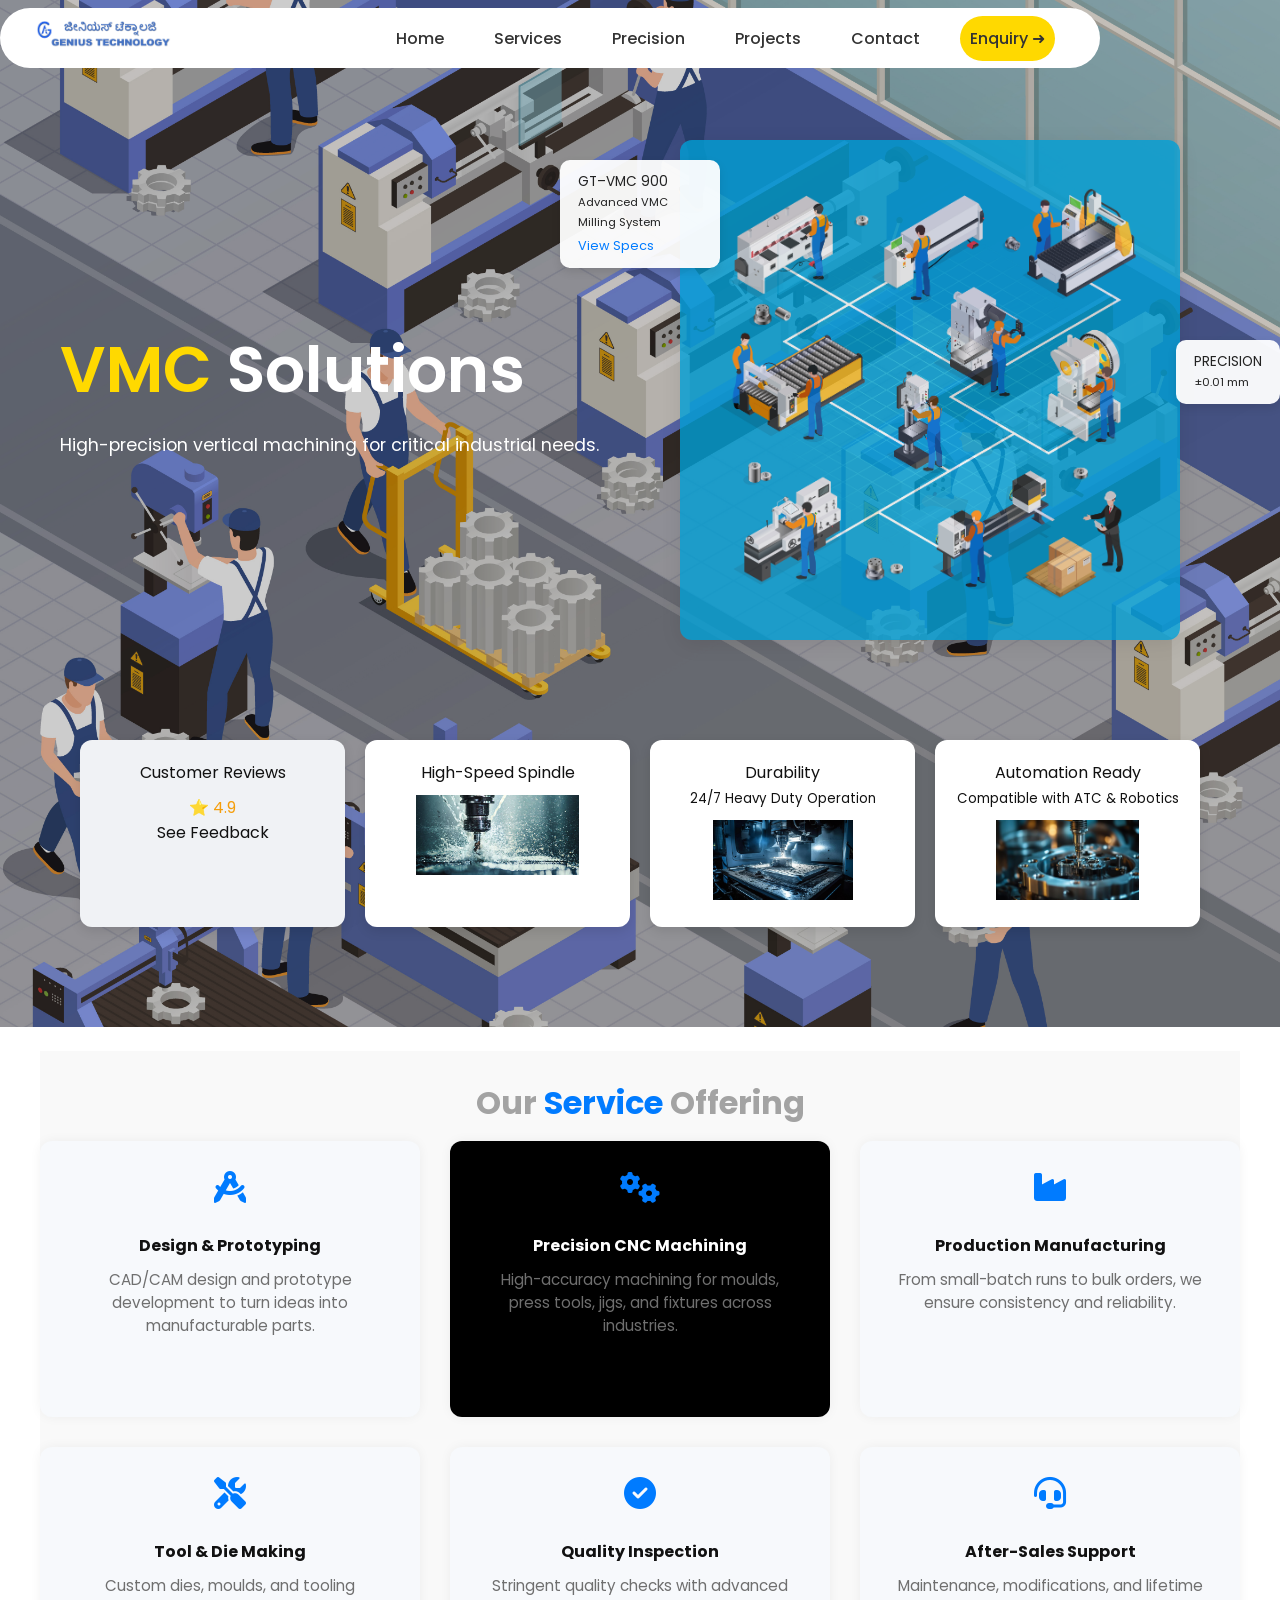
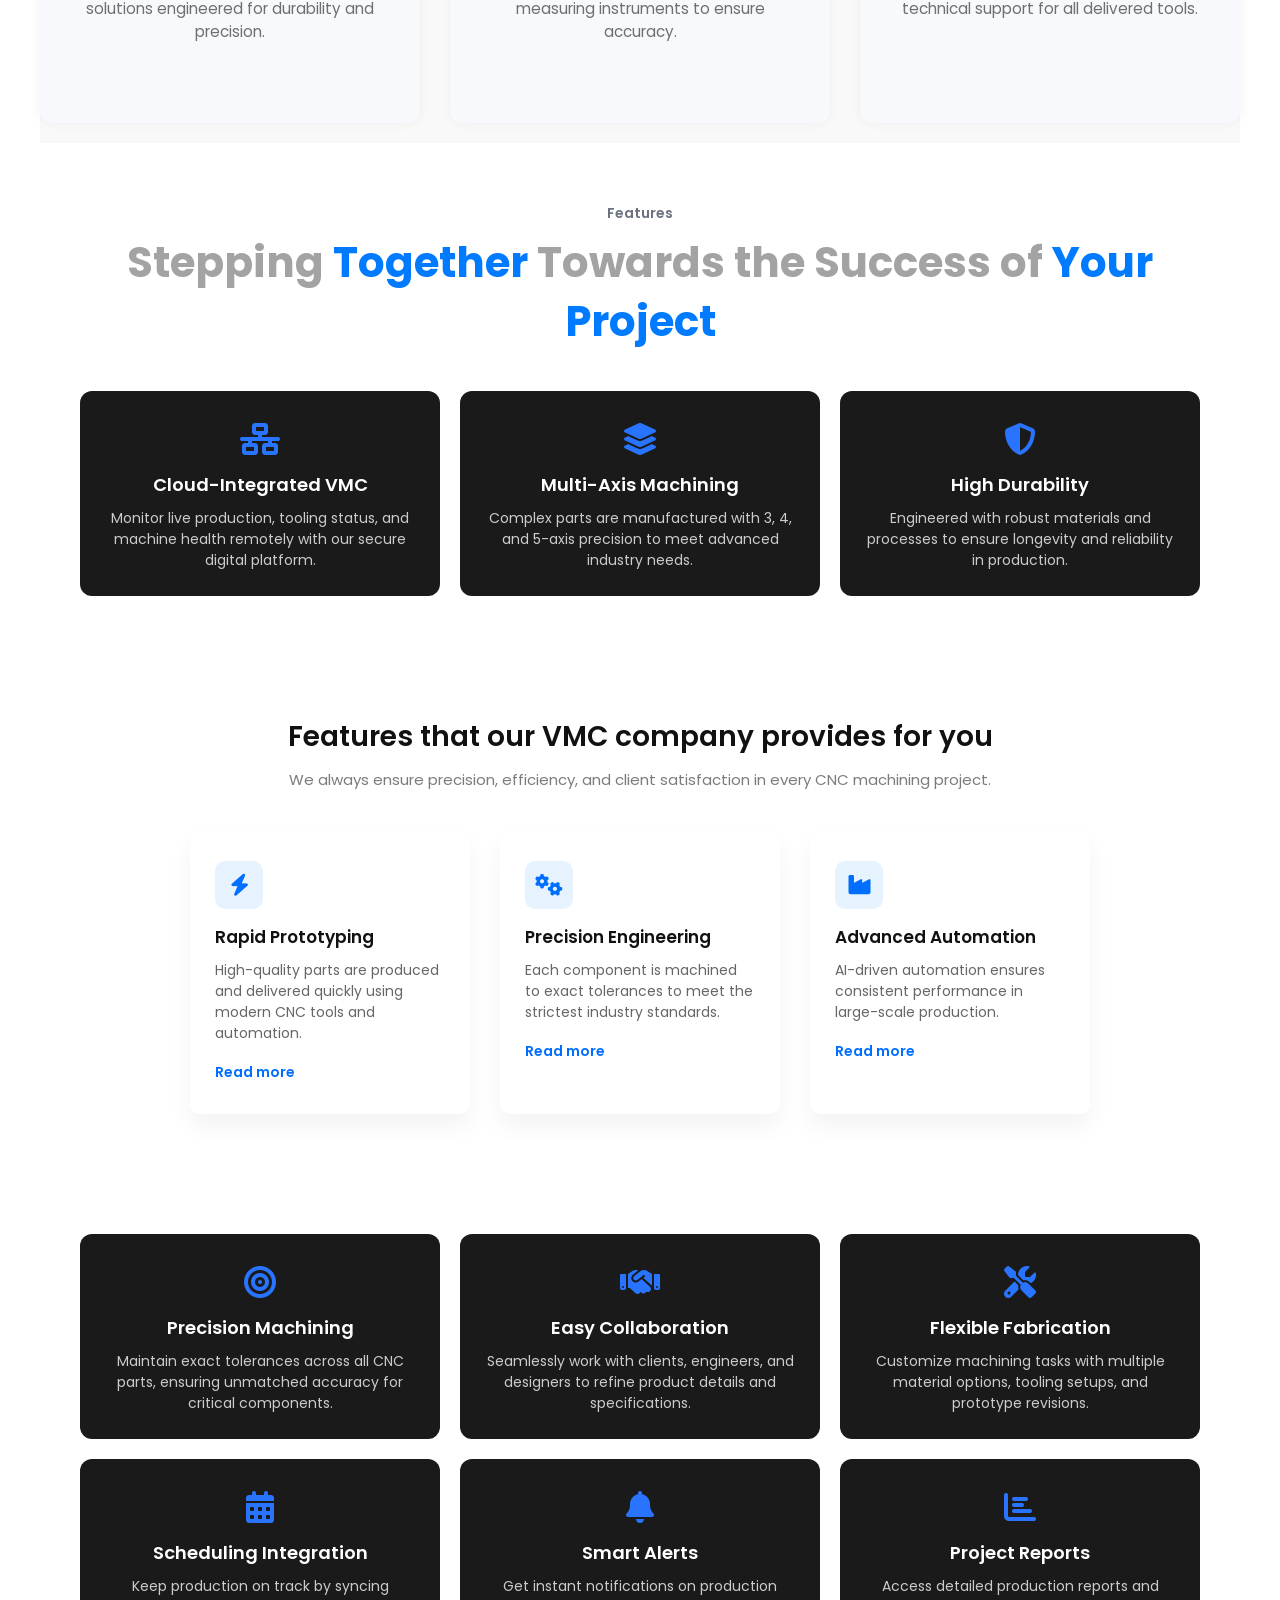
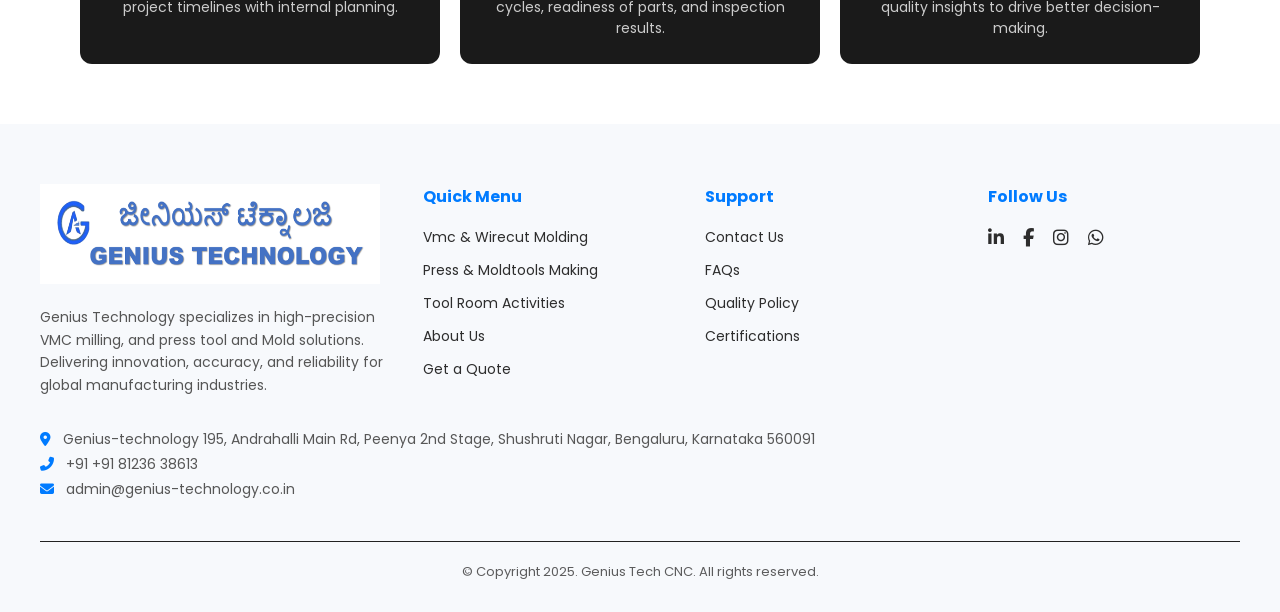
==== commit c96ce576: "modify the video of home and services" ====
--- a/services.html
+++ b/services.html
@@ -326,10 +326,62 @@
 
     <!-- Hero Section -->
 
-    <section class="service-hero" id="services">
-      <div class="service-hero-content">
-        <h2>We provide <br /><span>Best Quality</span></h2>
-        <h1 class="bg-text">Services</h1>
+   <section class="hero">
+      <img class="bgimg" src="img/27613.jpg" alt="VMC Background" />
+
+      <div class="hero-content">
+        <div class="hero-left">
+          <h1><span>VMC</span> Solutions</h1>
+          <div class="tagline">
+            High-precision vertical machining for critical industrial needs.
+          </div>
+        </div>
+
+        <!-- VMC Image -->
+        <div class="hero-image">
+          <img src="img/19820.jpg" alt="VMC Machine" />
+          <div class="badge nx">
+            GT–VMC 900<br />
+            <small>Advanced VMC Milling System</small><br />
+            <a href="#">View Specs</a>
+          </div>
+          <div class="badge sun">PRECISION<br /><small>±0.01 mm</small></div>
+        </div>
+      </div>
+
+      <!-- Feature Cards -->
+      <div class="herofeatures">
+        <div class="herofeature-card review">
+          <p>Customer Reviews</p>
+          <div class="stars">⭐ 4.9</div>
+          <a href="#">See Feedback</a>
+        </div>
+
+        <div class="herofeature-card battery">
+          <p>High-Speed Spindle</p>
+          <img
+            src="img/abt/istockphoto-680194864-612x612.jpg"
+            alt="High Speed Spindle"
+          />
+        </div>
+
+        <div class="herofeature-card battery">
+          <p>Durability</p>
+          <small>24/7 Heavy Duty Operation</small>
+          <img
+            src="img/abt/metal-industry-workshop-precision-machinery-automated-production-line-robotic-arm-generated-by-ai-free-photo.jpg"
+            alt="High Speed Spindle"
+          />
+        </div>
+
+        <div class="herofeature-card battery">
+          <p>Automation Ready</p>
+          <small>Compatible with ATC & Robotics</small>
+          <img
+            src="img/abt/automotive-parts-manufacturing-canada-with-precision-engineering-processes_1291600-47172.jpg"
+            alt="High Speed Spindle"
+          />
+        </div>
       </div>
     </section>
 
@@ -778,4 +830,199 @@
         });
     });
   </script>
+
+
+ <script>
+      (function () {
+        const slides = [
+          {
+            title: "<span>VMC</span> Solutions",
+            tagline:
+              "High-precision vertical machining for critical industrial needs.",
+            image: "img/19820.jpg",
+            badgeNx:
+              'GT–VMC 900<br><small>Advanced VMC Milling System</small><br><a href="#">View Specs</a>',
+            badgeSun: "PRECISION<br><small>±0.01 mm</small>",
+          },
+          {
+            title: "<span>WIRE</span> EDM",
+            tagline:
+              "Precision Wire EDM for complex parts and repeatable production.",
+            image: "img/27613.jpg",
+            badgeNx:
+              'Wire EDM 700<br><small>High-precision Milling</small><br><a href="#">View Specs</a>',
+            badgeSun: "PRECISION<br><small>±0.01 mm</small>",
+          },
+          {
+            title: "<span>Press</span> Tooling",
+            tagline:
+              "Tooling and press solutions for high-volume metal forming.",
+            image: "img/38196.jpg",
+            badgeNx:
+              'PRESS-TECH 500<br><small>Production Press Tooling</small><br><a href="#">View Specs</a>',
+            badgeSun: "DURABLE<br><small>High lifecycle</small>",
+          },
+        ];
+
+        const heroContent = document.querySelector(".hero-content");
+        if (!heroContent) return;
+
+        const titleEl = heroContent.querySelector(".hero-left h1");
+        const taglineEl = heroContent.querySelector(".tagline");
+        const heroImgEl = document.querySelector(".hero-image img");
+        const badgeNxEl = document.querySelector(".badge.nx");
+        const badgeSunEl = document.querySelector(".badge.sun");
+
+        let index = 0;
+        const ANIM_DURATION = 600; // ms (matches CSS)
+        const SLIDE_INTERVAL = 4000; // ms
+
+        function applySlide(i) {
+          // update elements (keep design identical)
+          if (titleEl) titleEl.innerHTML = slides[i].title;
+          if (taglineEl) taglineEl.textContent = slides[i].tagline;
+          if (heroImgEl) heroImgEl.src = slides[i].image;
+          if (badgeNxEl) badgeNxEl.innerHTML = slides[i].badgeNx;
+          if (badgeSunEl) badgeSunEl.innerHTML = slides[i].badgeSun;
+        }
+
+        // initialize first slide (keep existing look)
+        applySlide(0);
+
+        // start automatic rotation after initial delay so user sees first slide
+        setInterval(() => {
+          // animate out
+          heroContent.classList.remove("anim-in");
+          heroContent.classList.add("anim-out");
+
+          // after out animation finishes, swap content and animate in
+          setTimeout(() => {
+            index = (index + 1) % slides.length;
+            applySlide(index);
+
+            heroContent.classList.remove("anim-out");
+            // force reflow to restart transition
+            void heroContent.offsetWidth;
+            heroContent.classList.add("anim-in");
+            // remove anim-in class after animation completes
+            setTimeout(
+              () => heroContent.classList.remove("anim-in"),
+              ANIM_DURATION
+            );
+          }, ANIM_DURATION);
+        }, SLIDE_INTERVAL);
+      })();
+
+      // add 'nav-loaded' to body so desktop nav fade-in/stagger runs
+      document.addEventListener("DOMContentLoaded", function () {
+        // small delay for smoother effect
+        setTimeout(function () {
+          document.body.classList.add("nav-loaded");
+        }, 80);
+      });
+
+      // Fade-up animation for trusted section
+      document.addEventListener("DOMContentLoaded", function () {
+        const trustedSection = document.querySelector(".trusted");
+        if (!trustedSection) return;
+        trustedSection.style.opacity = 0;
+        trustedSection.style.transform = "translateY(32px)";
+        const observer = new IntersectionObserver(
+          function (entries) {
+            if (entries[0].isIntersecting) {
+              trustedSection.style.animation =
+                "fadeUp 0.8s cubic-bezier(.2,.9,.2,1) forwards";
+              trustedSection.style.animationDelay = "0.2s";
+              observer.disconnect();
+            }
+          },
+          { threshold: 0.3 }
+        );
+        observer.observe(trustedSection);
+      });
+
+      // Fade-up animation for hero2 section
+      document.addEventListener("DOMContentLoaded", function () {
+        const hero2Section = document.querySelector(".hero2");
+        if (!hero2Section) return;
+        hero2Section.style.opacity = 0;
+        hero2Section.style.transform = "translateY(32px)";
+        const observer = new IntersectionObserver(
+          function (entries) {
+            if (entries[0].isIntersecting) {
+              hero2Section.style.animation =
+                "fadeUp 0.8s cubic-bezier(.2,.9,.2,1) forwards";
+              hero2Section.style.animationDelay = "0.2s";
+              observer.disconnect();
+            }
+          },
+          { threshold: 0.3 }
+        );
+        observer.observe(hero2Section);
+      });
+
+      // Fade-up animation for expertise section
+      document.addEventListener("DOMContentLoaded", function () {
+        const expertiseSection = document.querySelector(".expertise");
+        if (!expertiseSection) return;
+        expertiseSection.style.opacity = 0;
+        expertiseSection.style.transform = "translateY(32px)";
+        const observer = new IntersectionObserver(
+          function (entries) {
+            if (entries[0].isIntersecting) {
+              expertiseSection.style.animation =
+                "fadeUp 0.8s cubic-bezier(.2,.9,.2,1) forwards";
+              expertiseSection.style.animationDelay = "0.2s";
+              observer.disconnect();
+            }
+          },
+          { threshold: 0.3 }
+        );
+        observer.observe(expertiseSection);
+      });
+
+      // Fade-up animation for cnc-awareness-section
+      document.addEventListener("DOMContentLoaded", function () {
+        const awarenessSection = document.querySelector(
+          ".cnc-awareness-section"
+        );
+        if (!awarenessSection) return;
+        awarenessSection.style.opacity = 0;
+        awarenessSection.style.transform = "translateY(32px)";
+        const observer = new IntersectionObserver(
+          function (entries) {
+            if (entries[0].isIntersecting) {
+              awarenessSection.style.animation =
+                "fadeUp 0.8s cubic-bezier(.2,.9,.2,1) forwards";
+              awarenessSection.style.animationDelay = "0.2s";
+              observer.disconnect();
+            }
+          },
+          { threshold: 0.3 }
+        );
+        observer.observe(awarenessSection);
+      });
+
+      // Fade-up animation for cnc-services-section
+      document.addEventListener("DOMContentLoaded", function () {
+        const cncServicesSection = document.querySelector(
+          ".cnc-services-section"
+        );
+        if (!cncServicesSection) return;
+        cncServicesSection.style.opacity = 0;
+        cncServicesSection.style.transform = "translateY(32px)";
+        const observer = new IntersectionObserver(
+          function (entries) {
+            if (entries[0].isIntersecting) {
+              cncServicesSection.style.animation =
+                "fadeUp 0.8s cubic-bezier(.2,.9,.2,1) forwards";
+              cncServicesSection.style.animationDelay = "0.2s";
+              observer.disconnect();
+            }
+          },
+          { threshold: 0.3 }
+        );
+        observer.observe(cncServicesSection);
+      });
+    </script>
 </html>
--- a/style.css
+++ b/style.css
@@ -102,7 +102,7 @@
   justify-content: space-between;
   align-items: center;
   justify-items: center;
-  padding: 20px 30px;
+  padding:10px 30px;
   background: rgba(255, 255, 255);
   position: fixed;
   width: 100%;
@@ -180,20 +180,23 @@
     transform: translateY(0);
   }
 }
-
-/* Hero Section */
 .hero {
-  padding: 140px 60px 60px;
+  padding: 80px 60px 0;
   text-align: left;
   background-image: url();
   background-size: cover;
   background-position: center;
   margin-bottom: 1.5rem;
   position: relative;
+  min-height: 700px;
+  margin-top: 0;
+  display: flex;
+  flex-direction: column;
+  justify-content: flex-start;
 }
 .bgimg {
   position: absolute;
-  object-fit: cover;
+  object-fit: contain;
   width: 100%;
   height: 100%;
   z-index: -1;
@@ -226,10 +229,12 @@
   font-size: 4rem;
   font-weight: 600;
   color: #ffffff;
+  padding: 0;
 }
 
 .hero-left h1 span {
-  color: #ffd900;
+  color: #ffcc00;
+  padding: 0;
 }
 
 .hero-left .tagline {
@@ -284,9 +289,12 @@
 .herofeatures {
   display: flex;
   gap: 20px;
-  margin-top: 60px;
+  margin-top: auto;
   justify-content: center;
   flex-wrap: wrap;
+  width: 100%;
+  padding: 40px 20px;
+  box-sizing: border-box;
 }
 
 .herofeature-card {
@@ -370,6 +378,7 @@
     padding: 8px 10px;
   }
   .herofeatures {
+    display: none;
     flex-direction: column;
     gap: 14px;
     margin-top: 24px;
@@ -391,7 +400,7 @@
 @media (max-width: 700px) {
   /* make hero feature cards larger and more prominent on mobile */
   .herofeatures {
-    display: flex;
+    display: none;
     flex-direction: column;
     gap: 18px;
     padding: 12px;
@@ -439,6 +448,265 @@
     font-size: 1rem;
   }
 }
+
+/* Hero Section */
+.hero {
+  padding: 140px 60px 60px;
+  text-align: left;
+  background-image: url();
+  background-size: cover;
+  background-position: center;
+  margin-bottom: 1.5rem;
+  position: relative;
+}
+.bgimg {
+  position: absolute;
+  object-fit: cover;
+  width: 100%;
+  height: 100%;
+  z-index: -1;
+  top: 0;
+  left: 0;
+  filter: brightness(0.8);
+}
+.hero-section {
+  max-width: 1200px;
+  margin: auto;
+}
+.sectionbg {
+  background: linear-gradient(to right, #f8f9fc, #b4daff);
+  border-radius: 20px;
+  padding: 40px;
+}
+.hero-content {
+  display: flex;
+  align-items: center;
+  justify-content: space-between;
+  flex-wrap: wrap;
+  font-family: "poppins" sans-serif;
+}
+
+.hero-left {
+  flex: 1;
+}
+
+.hero-left h1 {
+  font-size: 4rem;
+  font-weight: 600;
+  color: #ffffff;
+}
+
+.hero-left h1 span {
+  color: #ffd900;
+}
+
+.hero-left .tagline {
+  margin-top: 15px;
+  font-size: 1.1rem;
+  color: #ffffff;
+}
+
+.hero-image {
+  position: relative;
+  flex: 1;
+  display: flex;
+  justify-content: center;
+}
+
+.hero-image img {
+  max-width: 500px;
+  border-radius: 12px;
+  box-shadow: 0px 4px 20px rgba(0, 0, 0, 0.1);
+  filter: opacity(0.8);
+}
+
+.badge {
+  position: absolute;
+  background: rgba(255, 255, 255, 0.95);
+  padding: 12px 18px;
+  border-radius: 10px;
+  font-size: 0.85rem;
+  color: #222;
+  box-shadow: 0px 4px 10px rgba(0, 0, 0, 0.1);
+}
+
+.badge.nx {
+  top: 20px;
+  left: -80px;
+  max-width: 160px;
+}
+
+.badge.nx a {
+  display: inline-block;
+  margin-top: 5px;
+  font-size: 0.8rem;
+  color: #007bff;
+}
+
+.badge.sun {
+  top: 40%;
+  right: -60px;
+}
+
+/* Features */
+.herofeatures {
+  display: flex;
+  gap: 20px;
+  margin-top: 60px;
+  justify-content: center;
+  flex-wrap: wrap;
+}
+
+.herofeature-card {
+  background: #fff;
+  padding: 20px;
+  border-radius: 12px;
+  flex: 1;
+  min-width: 200px;
+  max-width: 300px;
+  text-align: center;
+  box-shadow: 0px 4px 12px rgba(0, 0, 0, 0.1);
+}
+
+.herofeature-card.review {
+  background: #f0f2f5;
+}
+
+.herofeature-card.battery img {
+  margin-top: 10px;
+  max-height: 80px;
+}
+
+.herofeature-card.weather {
+  background: #f9f9f9;
+}
+
+/* abt */
+@media (max-width: 700px) {
+  .hero {
+    padding: 90px 10px 30px 10px;
+    text-align: center;
+    border-radius: 16px;
+    margin-bottom: 1rem;
+  }
+  .hero-content {
+    flex-direction: column;
+    align-items: center;
+    gap: 24px;
+  }
+  .hero-left {
+    width: 100%;
+    text-align: center;
+    margin-bottom: 18px;
+  }
+  .hero-left h1 {
+    font-size: 2rem;
+    line-height: 1.1;
+  }
+  .hero-left .tagline {
+    font-size: 1rem;
+    color: #fff;
+    margin-top: 10px;
+  }
+  .hero-image {
+    width: 100%;
+    max-width: 320px;
+    margin: 0 auto 18px auto;
+    display: flex;
+    justify-content: center;
+    position: relative;
+  }
+  .hero-image img {
+    width: 100%;
+    max-width: 320px;
+    border-radius: 10px;
+  }
+  .badge.nx {
+    position: absolute;
+    top: 12px;
+    left: 12px;
+    max-width: 140px;
+    font-size: 0.8rem;
+    padding: 8px 10px;
+  }
+  .badge.sun {
+    position: absolute;
+    top: auto;
+    bottom: 12px;
+    right: 12px;
+    font-size: 0.8rem;
+    padding: 8px 10px;
+  }
+  .herofeatures {
+    flex-direction: column;
+    gap: 14px;
+    margin-top: 24px;
+  }
+  .herofeature-card {
+    min-width: unset;
+    max-width: 100%;
+    padding: 14px 10px;
+    font-size: 0.98rem;
+  }
+  .herofeature-card img {
+    width: 50px;
+    max-height: 50px;
+    margin-top: 8px;
+    border-radius: 8px;
+  }
+}
+/* ...existing code... */
+@media (max-width: 700px) {
+  /* make hero feature cards larger and more prominent on mobile */
+  .herofeatures {
+    display: flex;
+    flex-direction: column;
+    gap: 18px;
+    padding: 12px;
+    margin-top: 20px;
+  }
+
+  .herofeature-card {
+    width: 100%;
+    padding: 18px 16px;
+    border-radius: 14px;
+    background: #ffffff;
+    box-shadow: 0 8px 24px rgba(10, 20, 40, 0.06);
+    display: flex;
+    align-items: center;
+    justify-content: space-between;
+    gap: 12px;
+    min-height: 96px;
+    font-size: 1.05rem;
+  }
+
+  .herofeature-card p {
+    margin: 0;
+    font-weight: 600;
+    color: #111827;
+  }
+
+  .herofeature-card small {
+    display: block;
+    font-size: 0.92rem;
+    color: #6b7280;
+    margin-top: 4px;
+    font-weight: 500;
+  }
+
+  .herofeature-card img {
+    width: 68px;
+    height: 68px;
+    object-fit: cover;
+    border-radius: 10px;
+    flex-shrink: 0;
+  }
+
+  .herofeature-card .stars,
+  .herofeature-card a {
+    font-size: 1rem;
+  }
+}
 /* ...existing code... */
 
 /* ...existing code... */
@@ -918,12 +1186,12 @@
 .video-overlay h2 {
   font-size: 2.5rem;
   margin-bottom: 1rem;
-  text-shadow: 2px 2px 4px rgba(0,0,0,0.3);
+  text-shadow: 2px 2px 4px rgba(0, 0, 0, 0.3);
 }
 
 .video-overlay p {
   font-size: 1.2rem;
-  text-shadow: 1px 1px 2px rgba(0,0,0,0.3);
+  text-shadow: 1px 1px 2px rgba(0, 0, 0, 0.3);
 }
 
 .video-wrapper {
